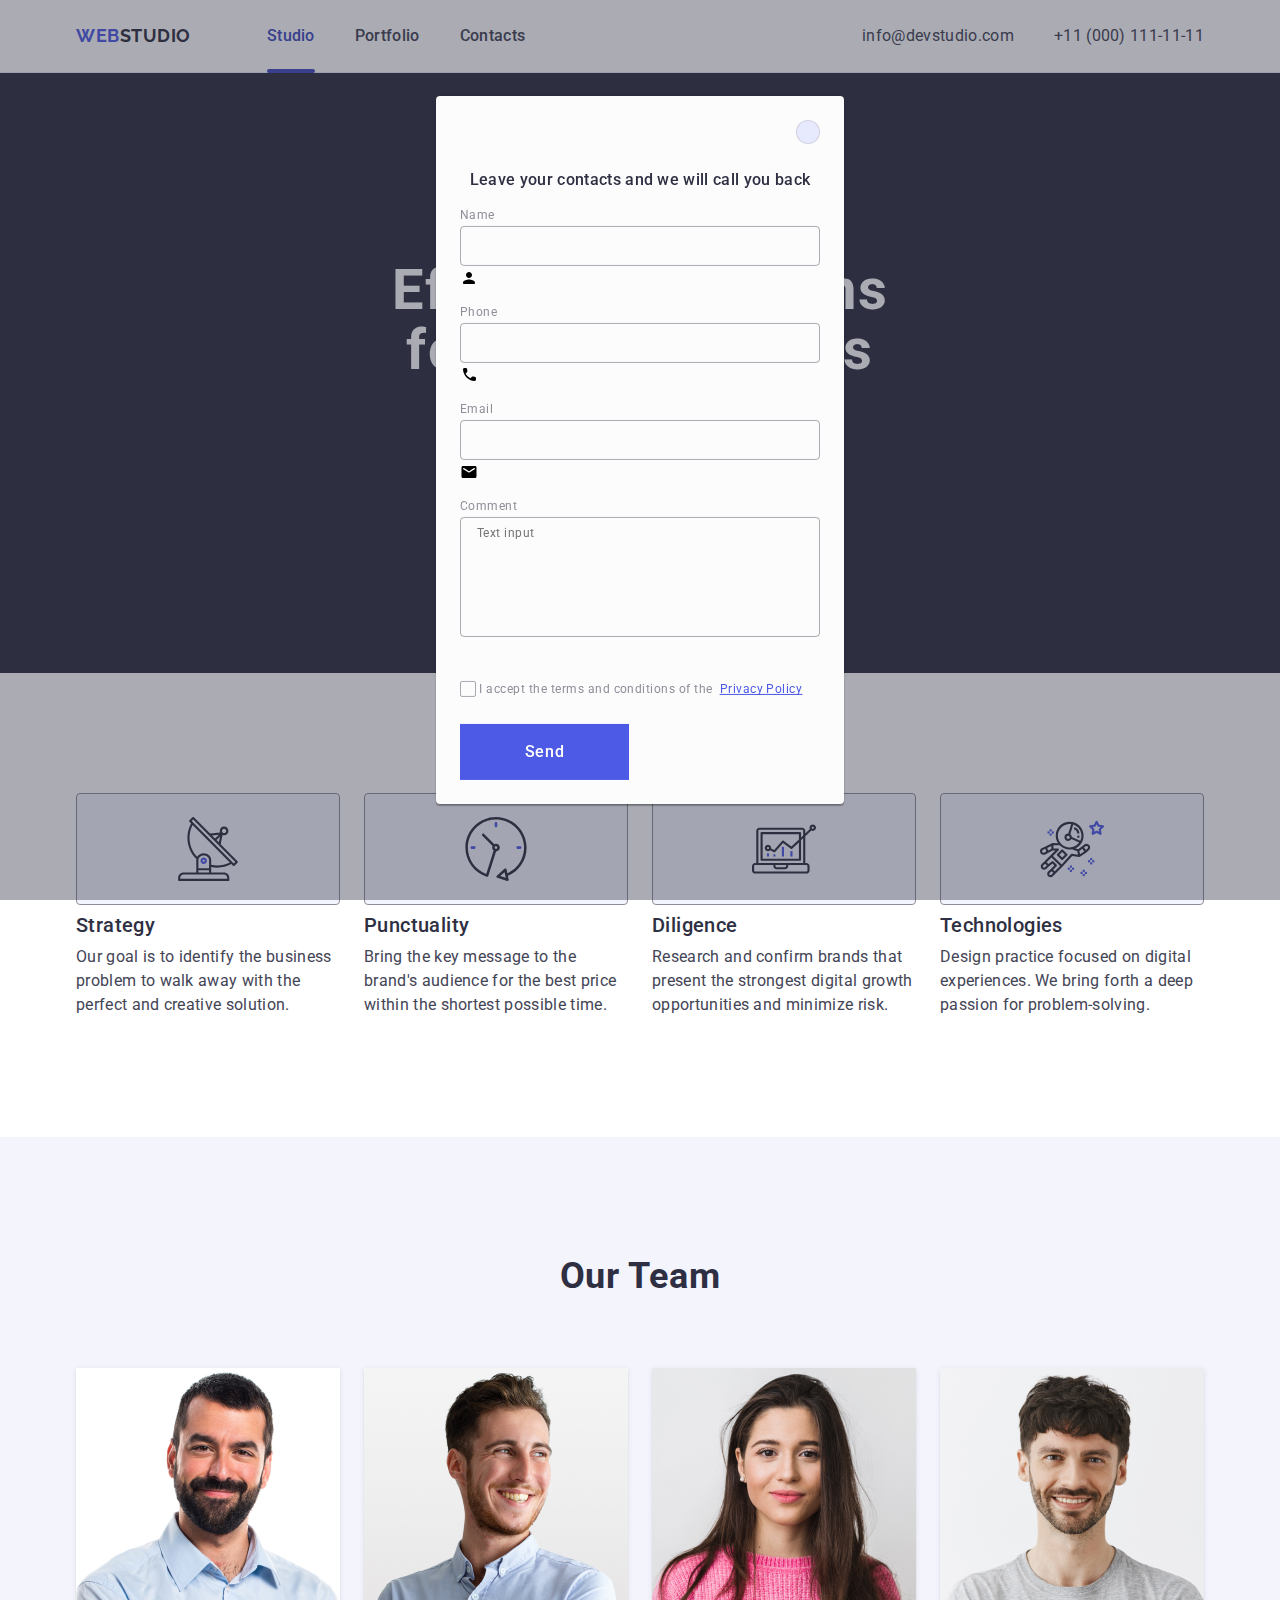
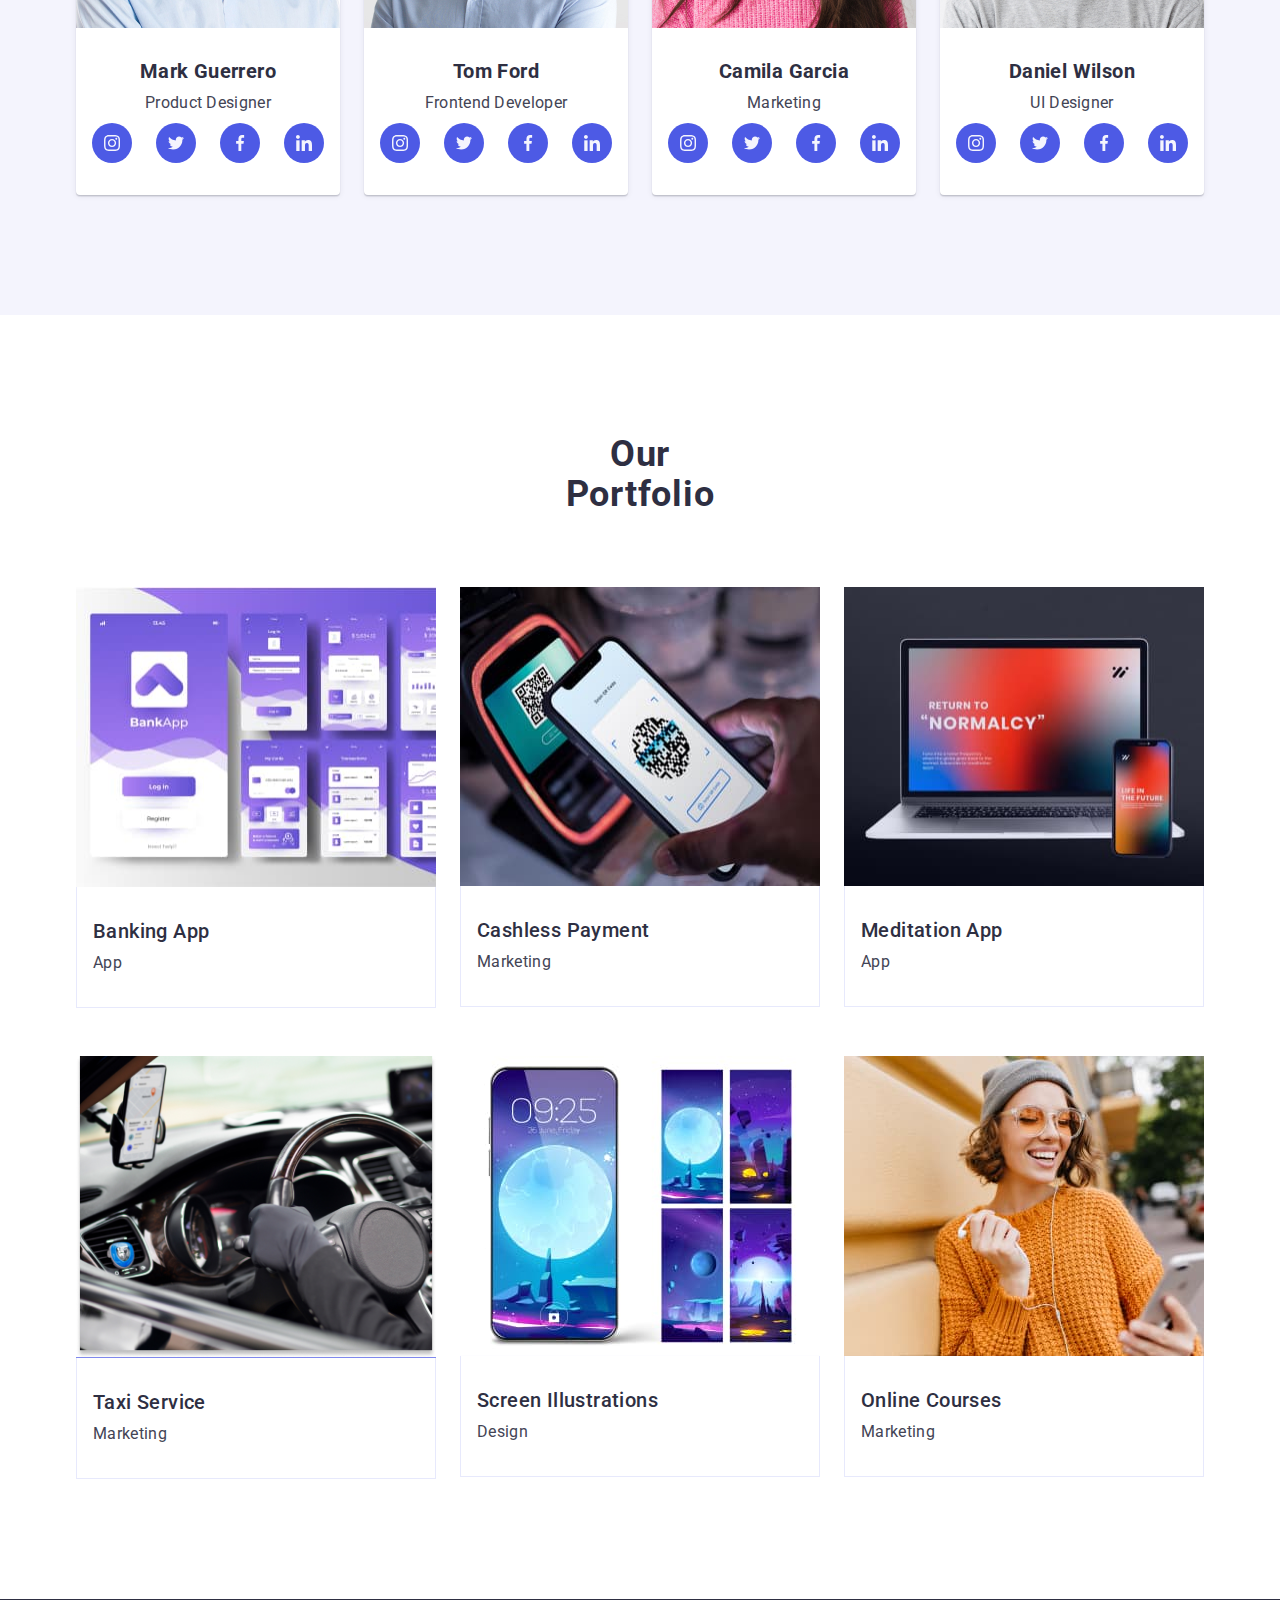
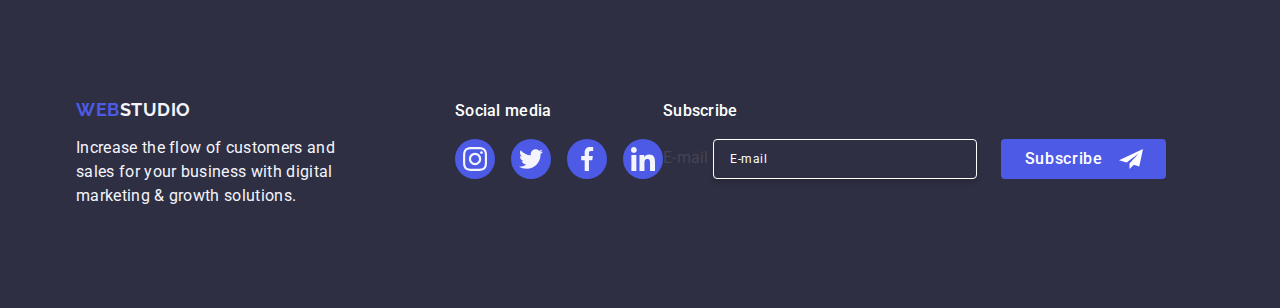
==== index.html @ 16f41594 "corect 7" ====
<!DOCTYPE html>
<html lang="en">
  <head>
    <meta charset="UTF-8" />
    <meta name="viewport" content="width=device-width, initial-scale=1.0" />
    <title>Document</title>
    <link rel="preconnect" href="https://fonts.googleapis.com" />
    <link rel="preconnect" href="https://fonts.gstatic.com" crossorigin />
    <link
      href="https://fonts.googleapis.com/css2?family=Raleway:wght@700&family=Roboto:wght@400;500;700&display=swap"
      rel="stylesheet"
    />
    <link
      href="https://cdnjs.cloudflare.com/ajax/libs/modern-normalize/2.0.0/modern-normalize.min.css"
      rel="stylesheet"
    />
    <link rel="stylesheet" href="./css/styles.css" />
  </head>
  <body>
    <header class="header-information-container">
      <div class="container header-container">
        <nav class="header-navigation">
          <a class="logo header-logo" href="./index.html"
            >Web<span class="logo-title">Studio</span></a
          >
          <ul class="header-menu-list">
            <li><a class="nav-link current" href="./index.html">Studio</a></li>
            <li><a class="nav-link" href="">Portfolio</a></li>
            <li><a class="nav-link" href="">Contacts</a></li>
          </ul>
        </nav>
        <address class="title-address">
          <ul class="header-menu-nav">
            <li>
              <a class="contact-link" href="mailto:info@devstudio.com"
                >info@devstudio.com</a
              >
            </li>
            <li>
              <a class="contact-link" href="tel:+110001111111"
                >+11 (000) 111-11-11</a
              >
            </li>
          </ul>
        </address>
      </div>
    </header>

    <main>
      <section class="main">
        <div class="container">
          <h1 class="header-section">Effective Solutions for Your Business</h1>
          <button type="button" class="section-button">Order Service</button>
        </div>
      </section>

      <section class="custom-head-submit" id="custom-head-submit">
        <div class="container">
          <h2 class="visually-hidden">Section title</h2>
          <ul class="section-container-text">
            <li class="list-section-item">
              <div class="box-section">
                <svg class="icon-antenna" width="64" height="64">
                  <use href="./images/icons.svg#icon-antenna"></use>
                </svg>
              </div>
              <h3 class="section-title-first">Strategy</h3>
              <p class="section-title-first-text">
                Our goal is to identify the business problem to walk away with
                the perfect and creative solution.
              </p>
            </li>
            <li class="list-section-item">
              <div class="box-section">
                <svg class="icon-clock" width="64" height="64">
                  <use href="./images/icons.svg#icon-clock"></use>
                </svg>
              </div>
              <h3 class="section-title-first">Punctuality</h3>
              <p class="section-title-first-text">
                Bring the key message to the brand's audience for the best price
                within the shortest possible time.
              </p>
            </li>
            <li class="list-section-item">
              <div class="box-section">
             <svg class="icon-diagram" width="64" height="64">
              <use href="./images/icons.svg#icon-diagram"></use>
             </svg>
              </div>
              <h3 class="section-title-first">Diligence</h3>
              <p class="section-title-first-text">
                Research and confirm brands that present the strongest digital
                growth opportunities and minimize risk.
              </p>
            </li>
            <li class="list-section-item">
              <div class="box-section">
                <svg class="icon-astronaut" width="64" height="64">
                  <use href="./images/icons.svg#icon-astronaut"></use>
                </svg>
              </div>
              <h3 class="section-title-first">Technologies</h3>
              <p class="section-title-first-text">
                Design practice focused on digital experiences. We bring forth a
                deep passion for problem-solving.
              </p>
            </li>
          </ul>
        </div>
      </section>

      <section class="custom-section">
        <div class="container">
          <h2 class="custom-heading">Our Team</h2>
          <ul class="custom-list">
            <li class="custom-item">
              <img
                src="./images/img.jpg"
                alt="photo Mark"
                width="264"
                height="260"
              />
              <div class="custom-sub-paragh">
                <h3 class="section-custom-header">Mark Guerrero</h3>
                <p class="custom-paragraph">Product Designer</p>
                <ul class="icons-list">
                  <li class="icons-container">
                    <a href="" class="icons-link">
                     <svg class="icons-svg" width="16" height="16">
                      <use href="./images/icons.svg#icon-instagram"></use>
                     </svg>
                    </a>
                  </li>
                  <li class="icons-container">
                    <a href="" class="icons-link">
                     <svg class="icons-svg" width="16" height="16">
                      <use href="./images/icons.svg#icon-twitter"></use>
                     </svg>
                    </a>
                  </li>
                  <li class="icons-container">
                    <a href="" class="icons-link">
                     <svg class="icons-svg" width="16" height="16">
                      <use href="./images/icons.svg#icon-facebook"></use>
                     </svg>
                    </a>
                  </li>
                  <li class="icons-container">
                    <a href="" class="icons-link">
                     <svg class="icons-svg" width="16" height="16">
                      <use href="./images/icons.svg#icon-linkedin"></use>
                     </svg>
                    </a>
                  </li>
                </ul>
              </div>
            </li>
            <li class="custom-item">
              <img
                src="./images/img2.jpg"
                alt="photo Tom"
                width="264"
                height="260"
              />
              <div class="custom-sub-paragh">
                <h3 class="section-custom-header">Tom Ford</h3>
                <p class="custom-paragraph">Frontend Developer</p>
                <ul class="icons-list">
                  <li class="icons-container">
                    <a href="" class="icons-link">
                     <svg class="icons-svg" width="16" height="16">
                      <use href="./images/icons.svg#icon-instagram"></use>
                     </svg>
                    </a>
                  </li>
                  <li class="icons-container">
                    <a href="" class="icons-link">
                     <svg class="icons-svg" width="16" height="16">
                      <use href="./images/icons.svg#icon-twitter"></use>
                     </svg>
                    </a>
                  </li>
                  <li class="icons-container">
                    <a href="" class="icons-link">
                     <svg class="icons-svg" width="16" height="16">
                      <use href="./images/icons.svg#icon-facebook"></use>
                     </svg>
                    </a>
                  </li>
                  <li class="icons-container">
                    <a href="" class="icons-link">
                     <svg class="icons-svg" width="16" height="16">
                      <use href="./images/icons.svg#icon-linkedin"></use>
                     </svg>
                    </a>
                  </li>
                </ul>
              </div>
            </li>
            <li class="custom-item">
              <img
                src="./images/img3.jpg"
                alt="photo Camila"
                width="264"
                height="260"
              />
              <div class="custom-sub-paragh">
                <h3 class="section-custom-header">Camila Garcia</h3>
                <p class="custom-paragraph">Marketing</p>
                <ul class="icons-list">
                  <li class="icons-container">
                    <a href="" class="icons-link">
                     <svg class="icons-svg" width="16" height="16">
                      <use href="./images/icons.svg#icon-instagram"></use>
                     </svg>
                    </a>
                  </li>
                  <li class="icons-container">
                    <a href="" class="icons-link">
                     <svg class="icons-svg" width="16" height="16">
                      <use href="./images/icons.svg#icon-twitter"></use>
                     </svg>
                    </a>
                  </li>
                  <li class="icons-container">
                    <a href="" class="icons-link">
                     <svg class="icons-svg" width="16" height="16">
                      <use href="./images/icons.svg#icon-facebook"></use>
                     </svg>
                    </a>
                  </li>
                  <li class="icons-container">
                    <a href="" class="icons-link">
                     <svg class="icons-svg" width="16" height="16">
                      <use href="./images/icons.svg#icon-linkedin"></use>
                     </svg>
                    </a>
                  </li>
                </ul>
              </div>
            </li>
            <li class="custom-item">
              <img
                src="./images/img4.jpg"
                alt="photo Daniel"
                width="264"
                height="260"
              />
              <div class="custom-sub-paragh">
                <h3 class="section-custom-header">Daniel Wilson</h3>
                <p class="custom-paragraph">UI Designer</p>
                <ul class="icons-list">
                  <li class="icons-container">
                    <a href="" class="icons-link">
                     <svg class="icons-svg" width="16" height="16">
                      <use href="./images/icons.svg#icon-instagram"></use>
                     </svg>
                    </a>
                  </li>
                  <li class="icons-container">
                    <a href="" class="icons-link">
                     <svg class="icons-svg" width="16" height="16">
                      <use href="./images/icons.svg#icon-twitter"></use>
                     </svg>
                    </a>
                  </li>
                  <li class="icons-container">
                    <a href="" class="icons-link">
                     <svg class="icons-svg" width="16" height="16">
                      <use href="./images/icons.svg#icon-facebook"></use>
                     </svg>
                    </a>
                  </li>
                  <li class="icons-container">
                    <a href="" class="icons-link">
                     <svg class="icons-svg" width="16" height="16">
                      <use href="./images/icons.svg#icon-linkedin"></use>
                     </svg>
                    </a>
                  </li>
                </ul>
              </div>
            </li>
          </ul>
        </div>
      </section>

      <section class="container-section-portfolio">
        <div class="container">
          <h2 class="section-portfolio">Our Portfolio</h2>
          <ul class="section-portfolio-menu">
            <li class="section-portfolio-item">
              <div class="image-wrapper">
              <img
                src="./images/bank-app.jpg"
                alt="screenshot aplication"
                width="360"
                height="300"
              />
              <p class="text-wrapper">14 Stylish and User-Friendly App Design Concepts · Task Manager App · Calorie Tracker App · Exotic Fruit Ecommerce App · Cloud Storage App</p>
              </div>
              <div class="custom-text-portfolio">
                <h3 class="custom-subhead">Banking App</h3>
                <p class="custom-paragrph">App</p>
              </div>
            </li>
            <li class="section-portfolio-item">
              <div class="image-wrapper">
              <img
                src="./images/img-payment.jpg"
                alt="payment transaction"
                width="360"
                height="300"
              />
              <p class="text-wrapper">14 Stylish and User-Friendly App Design Concepts · Task Manager App · Calorie Tracker App · Exotic Fruit Ecommerce App · Cloud Storage App</p>
            </div>
              <div class="custom-text-portfolio">
                <h3 class="custom-subhead">Cashless Payment</h3>
                <p class="custom-paragrph">Marketing</p>
              </div>
            </li>
            <li class="section-portfolio-item">
              <div class="image-wrapper">
              <img
                src="./images/photo-medition.jpg"
                alt="phone and mac"
                width="360"
                height="300"
              />
              <p class="text-wrapper">14 Stylish and User-Friendly App Design Concepts · Task Manager App · Calorie Tracker App · Exotic Fruit Ecommerce App · Cloud Storage App</p>
            </div>
              <div class="custom-text-portfolio">
                <h3 class="custom-subhead">Meditation App</h3>
                <p class="custom-paragrph">App</p>
              </div>
            </li>
            <li class="section-portfolio-item">
              <div class="image-wrapper">
              <img
                src="./images/taxi.jpg"
                alt="black car"
                width="360"
                height="300"
              />
              <p class="text-wrapper">14 Stylish and User-Friendly App Design Concepts · Task Manager App · Calorie Tracker App · Exotic Fruit Ecommerce App · Cloud Storage App</p>
              </div>
              <div class="custom-text-portfolio">
                <h3 class="custom-subhead">Taxi Service</h3>
                <p class="custom-paragrph">Marketing</p>
              </div>
            </li>
            <li class="section-portfolio-item">
              <div class="image-wrapper">
              <img
                src="./images/illustration-phone.jpg"
                alt="phone wallpaper"
                width="360"
                height="300"
              />
              <p class="text-wrapper">14 Stylish and User-Friendly App Design Concepts · Task Manager App · Calorie Tracker App · Exotic Fruit Ecommerce App · Cloud Storage App</p>
              </div>
              <div class="custom-text-portfolio">
                <h3 class="custom-subhead">Screen Illustrations</h3>
                <p class="custom-paragrph">Design</p>
              </div>
            </li>
            <li class="section-portfolio-item">
              <div class="image-wrapper">
              <img
                src="./images/girl.jpg"
                alt="happy women"
                width="360"
                height="300"
              />
              <p class="text-wrapper">14 Stylish and User-Friendly App Design Concepts · Task Manager App · Calorie Tracker App · Exotic Fruit Ecommerce App · Cloud Storage App</p>
              </div>
              <div class="custom-text-portfolio">
                <h3 class="custom-subhead">Online Courses</h3>
                <p class="custom-paragrph">Marketing</p>
              </div>
            </li>
          </ul>
        </div>
      </section>
    </main>

    <footer class="footer">
      <div class="container mediateka">
        <div class="section-footer">
        <a class="logo footer-logo" href="./index.html">
          Web<span class="logo-color">Studio</span>
        </a>
        <p class="footer-paragraph">
          Increase the flow of customers and<br />
          sales for your business with digital <br />marketing & growth
          solutions.
        </p>
      </div>

      <div class="media-box">
        <p class="social-link-footer">Social media</p>
        <ul class="social-icons-footer">
        <li class="icons-container">
          <a href="" class="icons-footer">
            <svg class="icon" width="24" height="24">
              <use href="./images/icons.svg#icon-instagram"></use>
            </svg>
          </a>
        </li>

        <li class="icons-container">
          <a href="" class="icons-footer">
            <svg class="icon" width="24" height="24">
              <use href="./images/icons.svg#icon-twitter"></use>
            </svg>
          </a>
        </li>

        <li class="icons-container">
          <a href="" class="icons-footer">
            <svg class="icon" width="24" height="24">
              <use href="./images/icons.svg#icon-facebook"></use>
            </svg>
          </a>
        </li>

        <li class="icons-container">
          <a href="" class="icons-footer">
            <svg class="icon" width="24" height="24">
              <use href="./images/icons.svg#icon-linkedin"></use>
            </svg>
          </a>
        </li>
      </ul>
      </div>

      <div class="footer-form">
        <p class="footer-text">Subscribe</p>
        <form class="footer-label">
          <label for="e-mail-button" class="footer-email">
            E-mail
          <input type="email"
           name="username"
           id="e-mail-button" 
           placeholder="E-mail"
           class="email-link-footer"/>
        </label>
          <button type="submit" class="button-subscribe">Subscribe
          <svg class="submit-frame" width="24" height="24">
            <use href="./images/icons.svg#icon-frame"></use>
          </svg>
        </button>
        </form>
      </div>
    </div>
    </footer>


    <!-- MODAL -->

    <div class="backdrop is-open">
      <div class="modal">
        <button type="button" class="modal-close">
          <svg class="wrapper" width="8" height="8">
            <use href="./images/icons.svg#icon-vector"></use>
          </svg>
        </button>
        <p class="modal-paragraph">Leave your contacts and we will call you back</p>
      
        <form class="modal-form">
        <div class="box-modal-form">
        <label for="user-name" class="modal-label" id="name">
          <span>Name</span></label>
          <div class="input-wrapper">
        <input type="text" name="user-name" class="modal-input" id="user-name"/>
        <svg class="modal-icons" width="18" height="24">
        <use href="./images/icons.svg#icon-person-black"></use>
      </svg>
         </div>
    </div>
   

    <div class="box-modal-form">
        <label for="user-phone" class="modal-label">
          <span>Phone</span>
        </label>
          <div class="input-wrapper">
        <input type="tel" name="user-phone" 
               class="modal-input" id="call"/>
        <svg class="modal-icons"  width="18" height="24">
          <use href="./images/icons.svg#icon-phone-black"></use>
        </svg>
          </div>
    </div>

    <div class="box-modal-form">
        <label for="user-email" class="modal-label">
          <span>Email</span>
        </label>
          <div class="input-wrapper">
        <input type="email" name="user-email" 
               class="modal-input" id="user-email"/>
        <svg class="modal-icons" width="18" height="24">
          <use href="./images/icons.svg#icon-email-black"></use>
        </svg>
          </div>
    </div>

      <div class="box-comment">
        <label  for="user-comment" class="modal-label">Comment</label>
        <textarea name="user-comment" id="user-comment"
         placeholder="Text input" 
         class="modal-text"></textarea>
      </div>

      <div class="container-checkbox">
        <input type="checkbox" name="user-privacy" 
               class="modal-input visually-hidden"
                id="user-privacy" value="true" />
        <label for="user-privacy"  class="checkbox-input">
          <span class="checkbox-text">
            <svg class="wrapper-check" width="10" height="8">
              <use href="./images/icons.svg#icon-checkbox"></use>
            </svg>
          </span>
          I accept the terms and conditions of the &nbsp;<a class="check-link">Privacy Policy</a>
        </label>
      </div>
      
        <button type="submit" class="button-send">Send</button>
  </form> 
      </div>
    </div>
  </body>
</html>
---- css/styles.css ----
body {
        font-family: "Roboto", sans-serif;
        color: #434455;
        background-color: #fff;
}

h1,
h2,
h3,
h4,
h5,
p {
        margin-bottom: 0;
        margin-top: 0;
}

a {
        text-decoration: none;
        color: currentColor;
}

ul,
ol {
        list-style: none;
        padding: 0;
        margin: 0;
}

button {
        cursor: pointer;
        font-family: inherit;
}

address {
        font-style: normal;
}

img {
        display: block;
        height: auto;
        width: 100%;
}

/* базові стилі */
body {
        font-family: Roboto;
        font-size: 16px;
        line-height: 1.5;
        letter-spacing: 0.02em;
}

.container {
        max-width: 1158px;
        margin: 0 auto;
        padding-left: 15px;
        padding-right: 15px;
}

.logo {
        font-family: "Raleway", sans-serif;
        color: #4d5ae5;
        font-size: 18px;
        font-style: normal;
        font-weight: 700;
        line-height: 1.17;
        letter-spacing: 0.03em;
        text-transform: uppercase;
        display: block;
}

.header-information-container {
        border-bottom: 1px solid #e7e9fc;
        box-shadow: 0px 2px 1px rgba(46, 47, 66, 0.08), 0px 1px 1px rgba(46, 47, 66, 0.16), 0px 1px 6px rgba(46, 47, 66, 0.08);
}

.header-container {
        display: flex;
        justify-content: space-between;
        align-items: center;
}

.header-navigation {
        display: flex;
        align-items: center;
}

.header-menu-list{
        display: flex;
        gap: 40px;
}

.nav-link{
        display: block;
        padding-top: 24px;
        padding-bottom: 24px;
        font-weight: 500;
        transition: color 250ms cubic-bezier(0.4, 0, 0.2, 1);
}
.current{
        position: relative;
        color: #404BBF;
}

.current::after{
    content: "";
    background-color:#404BBF ;
    position: absolute;
    left: 0;
    bottom: -1px;
    border-radius: 2px;
    height: 4px;
    width: 100%;
}

.nav-link:hover,
.nav-link:focus {
        color: #404bbf;
}

.header-logo {
        align-items: center;
        margin-right: 76px;
}

.header-menu-nav {
        display: flex;
        align-items: center;
        gap: 40px;
}

.title-address {
        display: block;
        font-style: normal;
        margin-left: auto;
}

.contact-link {
        padding-top: 24px;
        padding-bottom: 24px;
        transition: color cubic-bezier(0.4, 0, 0.2, 1);
        transition: color 250ms cubic-bezier(0.4, 0, 0.2, 1);
}

.contact-link:hover,
.contact-link:focus {
        color: #404bbf;
}

.logo-title {
        color: #2e2f42;
}

/* Section 1 */
.main {
        background: #2e2f42;
        padding-top: 188px;
        padding-bottom: 188px;
        box-sizing: content-box;
        background-repeat: no-repeat;
        background-position: center;
        background-size: cover;
        background-image: linear-gradient(rgba(46, 47, 66, 0.7), rgba(46, 47, 66, 0.7)),
         url(../images/people-office.jpg); 
        max-width: 1440px;
        margin: auto;
}

.header-section {
        max-width: 496px;
        margin: 0 auto;
        text-align: center;
        margin-bottom: 48px;
        font-weight: 700;
        font-size: 56px;
        line-height: 1.07;
        letter-spacing: 0.02em;
        text-align: center;
        color: #fff;
}

.section-button {
        margin: 0 auto;
        font-weight: 500;
        letter-spacing: 0.04em;
        color: #ffffff;
        line-height: 1.5;
        display: block;
        border: none;
        background-color: #4d5ae5;
        border-radius: 4px;
        cursor: pointer;
        padding: 16px 32px;
        min-width: 169px;
        transition: background-color 250ms cubic-bezier(0.4, 0, 0.2, 1);
}

.section-button:focus,
.section-button:hover {
        background-color: #404bbf;
}

/* section main */

.section-photo-team {
        background: #d9d9d9;
        line-height: 1.11;
        text-transform: capitalize;
}

.custom-head-submit {
        padding-top: 120px;
        padding-bottom: 120px;
}

.visually-hidden {
        position: absolute;
        width: 1px;
        height: 1px;
        margin: -1px;
        border: 0;
        padding: 0;
        white-space: nowrap;
        clip-path: inset(100%);
        clip: rect(0 0 0 0);
        overflow: hidden;
}

.section-container-text {
        display: flex;
        gap: 24px;
}

.section-title-first {
        margin-bottom: 8px;
        font-weight: 500;
        font-size: 20px;
        line-height: 1.2;
        letter-spacing: 0.02em;
        color: #2e2f42;
}

.list-section-item {
        width: calc((100% - 72px) / 4);
}
.box-section{
        display: flex;
        align-items: center;
        justify-content: center;
        width: 264px;
        height: 112px;
        background-color: #F4F4FD;
        background-repeat: no-repeat;
        background-position: center;
        border-radius: 4px;
        margin-bottom: 8px;
        border: 1px solid #8e8f99;    
}
.custom-section {
        background-color: #f4f4fd;
        padding-top: 120px;
        padding-bottom: 120px;
}

.section-custom-header{
        font-size: 20px;
        line-height: 1.11;
        text-align: center;
        letter-spacing: 0.02em;
        text-transform: capitalize;
        color: #2e2f42;
        margin: 0 auto;
        border-radius: 0px 0px 4px 4px;
        margin-bottom: 8px;
}

.custom-list {
        display: flex;
        gap: 24px;
        border-radius: 0px 0px 4px 4px;
}

.custom-item {
        width: calc((100% - 72px) / 4);
        background-color: #ffffff;
        border-radius: 0px 0px 4px 4px;
        box-shadow: 0 2px 1px 0 rgba(46, 47, 66, 0.08), 0 1px 1px 0 rgba(46, 47, 66, 0.16), 0 1px 6px 0 rgba(46, 47, 66, 0.08);
        background: #fff;
}

.custom-sub-paragh {
        padding-top: 32px;
        padding-bottom: 32px;
}

.custom-subheading {
        font-weight: 500;
        font-size: 20px;
        line-height: 1.2;
        letter-spacing: 0.02em;
        color: #2e2f42;
        text-align: center;
        margin-bottom: 8px;
}

.custom-paragraph {
        text-align: center;
}
.icons-list{
  display: flex;
  justify-content: center;
  gap: 24px;
  margin-top: 8px;
}
.icons-container{

}

.icons-link{
        display: flex;
        justify-content: center;
        align-items: center;
        width: 40px;
        height: 40px;
        border-radius: 50%;
        background-color: #4D5AE5;
        transition: background-color 250ms cubic-bezier(0.4, 0, 0.2, 1);
}
.icons-link:focus,
.icons-link:hover{
        background-color: #404BBF;
}
.icons-svg{
    fill: #F4F4FD;
}
.section-custom-portfolio {
        font-weight: 700;
        font-size: 36px;
        line-height: 1.11;
        letter-spacing: 0.02em;
        text-align: center;
        color: #2e2f42;
}

.container-section-portfolio {
        padding-top: 120px;
        padding-bottom: 120px;
}

.section-portfolio {
        font-weight: 700;
        font-size: 36px;
        line-height: 1.11;
        letter-spacing: 0.02em;
        text-align: center;
        color: #2e2f42;
        text-transform: capitalize;
        max-width: 218px;
        margin: 0 auto;
        display: flex;
        margin-bottom: 72px;
}

.section-portfolio-menu {
        display: flex;
        flex-wrap: wrap;
        column-gap: 24px;
        row-gap: 48px;
}

.section-portfolio-item {
        width: calc((100% - 48px) / 3);
        transition: box-shadow 250ms cubic-bezier(0.4, 0, 0.2, 1);
}
.section-portfolio-item:hover{
      box-shadow: 0px 1px 6px rgba(46, 47, 66, 0.08), 0px 1px 1px rgba(46, 47, 66, 0.16), 0px 2px 1px rgba(46, 47, 66, 0.08);
      /*  transform: translateY(0%);*/
}
.image-wrapper{
   position:relative;
   overflow: hidden;
}

.text-wrapper{
   position: absolute;
   top: 0;
   left: 0;
   background-color: #4D5AE5;
   width: 100%;
   height: 100%;
   padding: 40px 32px;
   transform: translateY(100%);
   transition: transform 250ms cubic-bezier(0.4, 0, 0.2, 1);
   font-weight: 400;
   font-size: 16px;
   line-height: 1.5;
   letter-spacing: 0.02em;
   color: #f4f4fd;
}

.image-wrapper:hover .text-wrapper{
        transform: translateY(0%);
}
.custom-heading {
        font-weight: 700;
        font-size: 36px;
        line-height: 1.1;
        letter-spacing: 0.02em;
        text-align: center;
        color: #2e2f42;
        margin-bottom: 72px;
}

.custom-subhead {
        font-weight: 500;
        font-size: 20px;
        line-height: 1.2;
        letter-spacing: 0.02em;
        color: #2e2f42;
        text-transform: capitalize;
        margin-bottom: 8px;
}

.custom-paragrph {
        font-size: 16px;
        line-height: 1.5;
        letter-spacing: 0.02em;
        color: #434455;
}

.custom-text-portfolio {
        border-bottom: 1px solid #e7e9fc;
        border-left: 1px solid #e7e9fc;
        border-right: 1px solid #e7e9fc;
        padding: 32px 16px;    
        background: #fff;
}
.custom-text-portfolio:hover{
        box-shadow: 0 2px 1px 0 rgba(46, 47, 66, 0.08), 0 1px 1px 0 rgba(46, 47, 66, 0.16), 0 1px 6px 0 rgba(46, 47, 66, 0.08);
}
.custom-text-portfolio:focus{
        box-shadow: 0 2px 1px 0 rgba(46, 47, 66, 0.08), 0 1px 1px 0 rgba(46, 47, 66, 0.16), 0 1px 6px 0 rgba(46, 47, 66, 0.08);
}
/* FOOTER */

.footer {
        background-color: #2e2f42;
        padding: 100px 0;
}

.footer-logo {
        display: inline-block;
        margin-bottom: 16px;
        margin-right: 120px;

}
.section-footer{
        margin-right: 120px;
}
.mediateka{
        display: flex;
        align-items: baseline;      
}
.logo-color {
        color: #f4f4fd;
        display: inline-block; 
}

.footer-paragraph {
        font-family: "Roboto", sans-serif;
        font-weight: 400;
        font-size: 16px;
        line-height: 1.5;
        letter-spacing: 0.02em;
        color: #f4f4fd;
        max-width: 264px;

}

.media-box{
        width: 208px;
        height: 80px;
        /* margin-top: 110px;
        margin-bottom: 112px;
        margin-left: 120px;
        margin-right: 120px; */
}

.social-link-footer{
        font-family: "Roboto", sans-serif;
        font-weight: 500;
        font-size: 16px;
        line-height:1.5;
        letter-spacing: 0.02em;
        color:#fff;
        margin-bottom: 16px; 
}

.social-icons-footer{
        display: flex;
        align-items: center;
        justify-content: center;
        flex-direction: row;
        height: 40px;
        gap: 16px;
}

.icons-container{
        transition: background-color 250ms cubic-bezier(0.4, 0, 0.2, 1);
        width: 40px;
        height: 40px;
}

.icons-footer{
        width: 100%;
        height: 100%;
        background-color:#4d5ae5;
        border-radius: 50%;
        display: flex;
        align-items: center;
        justify-content: center;
        fill: white;
        transition: background-color 250ms cubic-bezier(0.4, 0, 0.2, 1);

}
.icon{
        fill: var(--icon-color, #f4f4fd);
}
.icons-footer:hover{
        background-color: #31d0aa;
}

.icons-footer:focus{
        background-color: #31d0aa;
}
/* загальний стиль button */
.footer-text{
        margin-bottom: 16px;
        font-weight: 500;
        color: #ffffff;
}

.footer-label{
        display: flex;
        gap: 24px;
}

.email-link-footer{
       width: 264px;
       height: 40px;
       border: 1px solid #ffffff;
       background-color: transparent;
       font-size: 12px;
       line-height: 2;
       letter-spacing: 0.04em;
       padding-left: 16px;
       box-shadow: 0px 4px 4px rgba(0, 0, 0, 0.15);
       border-radius: 4px;
       color: #ffffff;
}
.email-link-footer::placeholder{
        color: #ffffff;
}
button {
	font-family: inherit;
	color: currentColor;
}

input {
	font-family: inherit;
}
.button-subscribe{
        font-family: "Roboto",sans-serif;
        min-width: 165px;
        height: 40px;
        background-color: #4D5AE5 ;
        margin-right: 16px;
        display: flex;
        justify-content: center;
        align-items: center;
        font-weight: 500;
        line-height: 1.5;
        letter-spacing: 0.04em;
        color: #ffffff;
        border: none;
        border-radius: 4px;
}
.submit-frame{
        margin-left: 16px;
}


.backdrop{
        position: fixed;
        top:0;
        width: 100%;
        height: 100%;
        background: rgba(46, 47, 66, 0.4);
        opacity: 0;
        visibility: hidden;
        pointer-events: none;
        transition: opacity 250ms cubic-bezier(0.4, 0, 0.2, 1),
        visibility 250ms cubic-bezier(0.4, 0, 0.2, 1); 
}

.is-open {
        opacity: 1;
        visibility: visible;
        pointer-events: auto;
      } 

/* MODAL */

.modal{
        position: absolute;
        width: 408px;
        min-height: 584px;
        background-color: #FCFCFC;
        border-radius: 4px;
        top: 50%;
        left: 50%;
        transform: translate(-50%,-50%);
        padding-top: 72px; 
        padding-right: 24px;
        padding-bottom: 24px;
        padding-left: 24px;
        box-shadow:  0px 1px 1px rgba(0, 0, 0, 0.14), 
                     0px 1px 3px rgba(0, 0, 0, 0.12), 
                      0px 2px 1px rgba(0, 0, 0, 0.2);
         transition: transform 250ms cubic-bezier(0.4, 0, 0.2, 1);
}

.modal-close{
        /* border-radius: 4px; */
        position: absolute;
        right: 24px;
        top: 24px;
        width: 24px;
        height: 24px;
        border-radius: 50%;
        display: flex;
        align-items: center;
        justify-content: center;
        background-color: #e7e9fc;
        border: 1px solid rgba(0, 0, 0, 0.1);
        padding: 0;
        transition: background-color 250ms cubic-bezier(0.4, 0, 0.2, 1),
                    border 250ms cubic-bezier(0.4, 0, 0.2, 1);
}
.wrapper{
        width: 8px;
        height: 8px;
        fill: #E7E9FC;
        transition: fill 250ms cubic-bezier(0.4, 0, 0.2, 1);
} 

.modal-close:hover, 
.modal-close:focus{
        background-color: #404BBF;
        border: none;
}
.modal-close:hover .wrapper, 
.modal-close:focus .wrapper{
        fill: #ffffff;
       
}


.modal-paragraph{
        font-family: "Roboto", sans-serif;
        font-weight: 500;
        font-size: 16px;
        line-height: 1.5;
        letter-spacing: 0.02em;
        text-align: center;
        color: #2e2f42;  
        margin-bottom: 16px; 
}

.modal-input{
        width: 100%;
        height: 40px;
        border-radius: 4px;
        background-color: transparent;
        outline: transparent;
        padding-left: 16px;
        transition: border-color 250ms cubic-bezier(0.4, 0, 0.2, 1);
        border: 1px solid rgba(46, 47, 66, 0.4); 
        padding-left: 38px;
}
.modal-input:checked{
        background-color: var(--background-color-checked, #404bbf);
        border: none; 
}

.modal-input+span{
        fill: var(--icon-color-checked, #F4F4FD);
}
.modal-inputs{
        width: 100%;
        height: 58px;
        border-radius: 4px;
        background-color: transparent;
        outline: transparent;
        padding-left: 16px;
        transition: border-color 250ms cubic-bezier(0.4, 0, 0.2, 1);

}

.modal-input:focus{
        border-color: #4D5AE5;
        fill: #ffffff;
}
.modal-input:hover{
        fill: #ffffff;
}
.modal-input:focus + .modal-icons{
        fill: #4D5AE5;
        transition: border-color 250ms cubic-bezier(0.4, 0, 0.2, 1);
}
/* .modal-form{ */
.box-modal-form{
        margin-bottom: 8px;
}     

.modal-label{
        font-size: 12px;
        line-height: 1.16667;
        letter-spacing: 0.04em;
        color: #8e8f99;
        line-height: 1.17;
        display: block;
        margin-bottom: 4px; 
}

.modal-label span{
        display: block;
        margin-bottom: 4px;  
}

/* .modal-icons{
        position: absolute; 
        left: 16px;
        top: 11px;
        top: 50%;
        transform: translateY(-50%);
        transition: fill 250ms cubic-bezier(0.4, 0, 0.2, 1); 

} */

.modal-icons{
        color: currentColor; 
        transition: fill 250ms cubic-bezier(0.4, 0, 0.2, 1);

}
.input-wrapper{
         position: relative; 
}
.modal-text{
        width: 100%;
        height: 120px;
        font-size: 12px;
        line-height: 1.17;
        letter-spacing: 0.04em;
        color: rgba(46, 47, 66, 0.4);
        border: 1px solid rgba(46, 47, 66, 0.4);
        border-radius: 4px;
        background-color: transparent;
        outline: transparent;
        margin-bottom: 16px;
        padding:  8px 16px;
        transition: border-color 250ms cubic-bezier(0.4, 0, 0.2, 1);
        resize: none;
}
.modal-text:focus{
        border-color: #4D5AE5; 
}
.container-checkbox{
        margin-bottom: 24px;
}
.box-comment{
        margin-bottom: 16px;
}

.checkbox-input{
        width: 16px;
        height: 16px;
        font-size: 12px;
        line-height: 1.17;
        letter-spacing: 0.04em;
        color: #8e8f99;

}
.visually-hidden:checked + .checkbox-input .checkbox-text {
        --background-color-checked: #404bbf;
        --icon-color-checked: #F4F4FD;
        color: var(--text-color, #8e8f99);
        border: none;
        fill: var(--icon-color-checked);
    }
    
/* .checkbox-input:checked+.checkbox-text{
        --background-color-checked: #404bbf;
        color: var(--text-color, #8e8f99);
        border: none;
        fill: var(--icon-color-checked);
} */

.checkbox-input:checked+.checkbox-text{
        fill: var(--icon-color-checked);
}

.checkbox-input:root {
        --background-color-checked: #404bbf;
        --icon-color-checked: #F4F4FD; 
      }

.checkbox-user{
        font-size: 12px;
        line-height: 1.17;
        letter-spacing: 0.04;
        color: var(--custom-color);
}

.checkbox-user:root {
        --custom-color: #8e8f99;
      }

.check-link{
        color: #4d5ae5;
        text-decoration: underline;
        text-decoration-skip-ink: none;
}

.checkbox-text{
        font-size: 12px;
        letter-spacing: 0.04em;
        color: #8e8f99;   
        width: 16px;
        height: 16px;
        border-radius: 2px;
        border: 1px solid rgba(46, 47, 66, 0.4);
        transition: background-color 250ms cubic-bezier(0.4, 0, 0.2, 1), border 250ms cubic-bezier(0.4, 0, 0.2, 1), 
                    fill 250ms cubic-bezier(0.4, 0, 0.2, 1);
        display: inline-flex;
        align-items: center;
        justify-content: center;
        fill: transparent;
        
                
}
.button-send{
        min-width: 169px;
        height: 56px;
        font-family: "Roboto", sans-serif;
        font-weight:500;
        line-height: 1.5;
        letter-spacing: 0.04em;
        background-color: #4D5AE5;
        color: #FFFFFF;
        display: block;
        border: none;
        transition: background-color 250ms cubic-bezier(0.4, 0, 0.2, 1); 
}
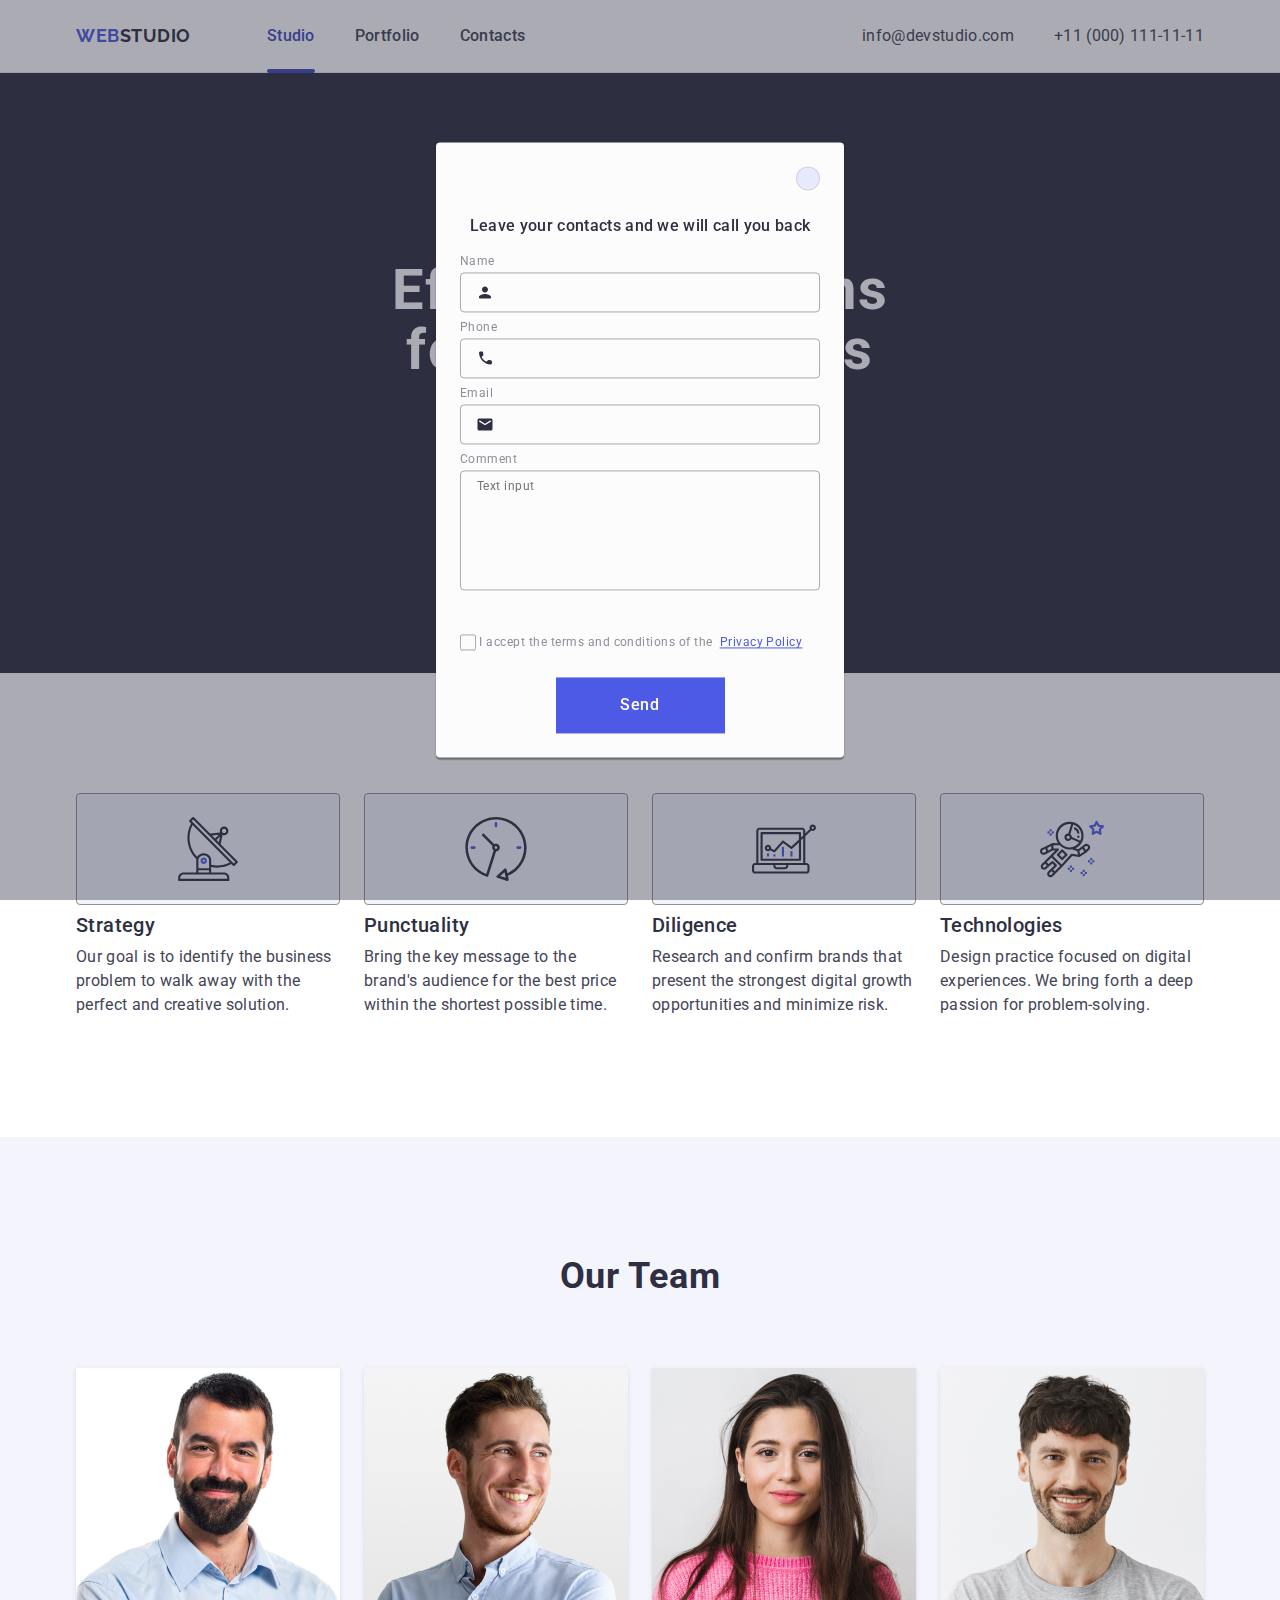
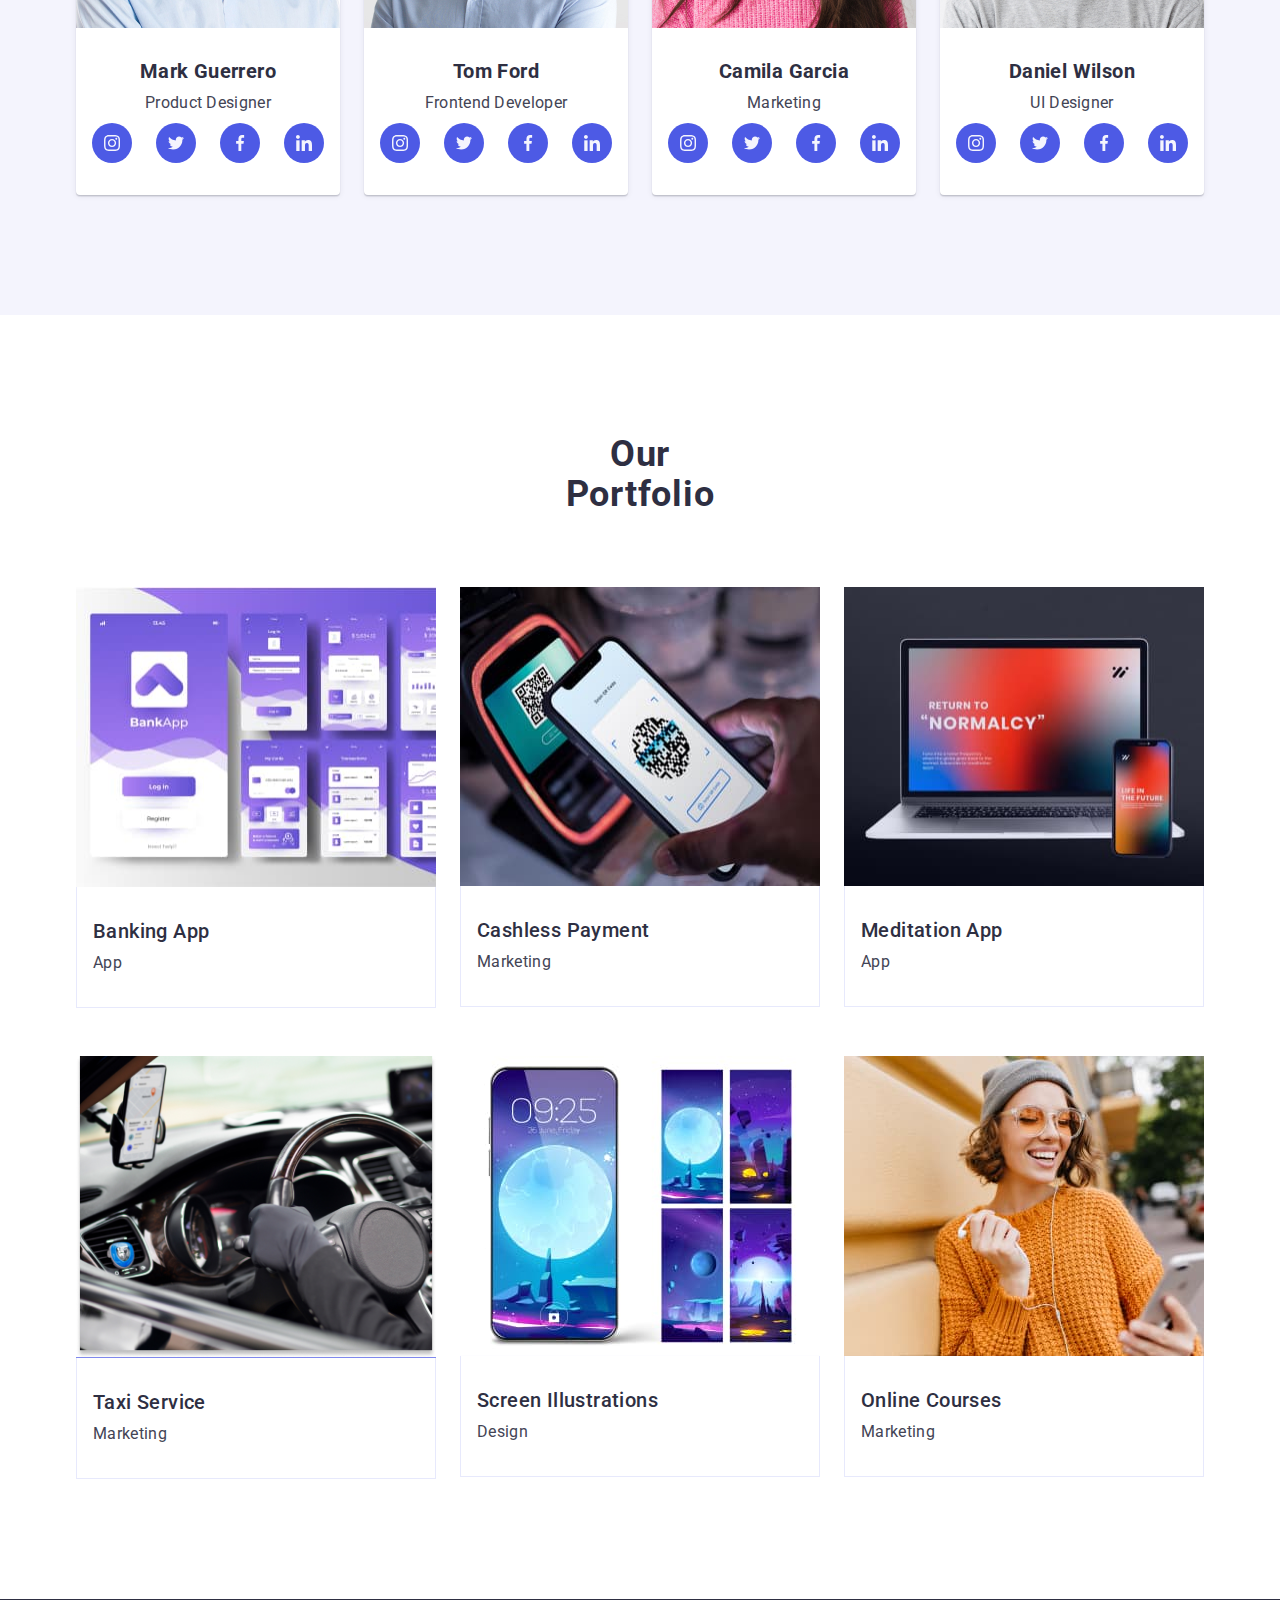
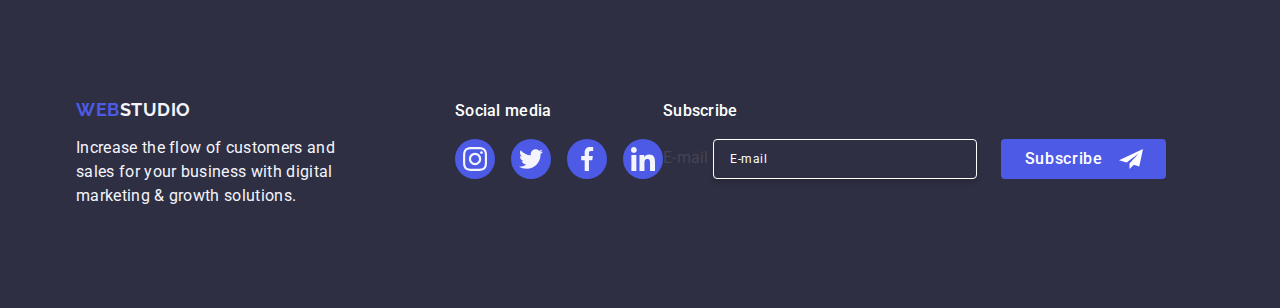
==== commit 616a67e6: "commit" ====
--- a/index.html
+++ b/index.html
@@ -471,7 +471,7 @@
         <form class="modal-form">
         <div class="box-modal-form">
         <label for="user-name" class="modal-label" id="name">
-          <span>Name</span></label>
+          Name</label>
           <div class="input-wrapper">
         <input type="text" name="user-name" class="modal-input" id="user-name"/>
         <svg class="modal-icons" width="18" height="24">
@@ -482,7 +482,7 @@
    
 
     <div class="box-modal-form">
-        <label for="user-phone" class="modal-label">
+        <label for="call" class="modal-label">
           <span>Phone</span>
         </label>
           <div class="input-wrapper">
--- a/css/styles.css
+++ b/css/styles.css
@@ -732,29 +732,24 @@
         margin-bottom: 4px; 
 }
 
-.modal-label span{
+/* .modal-label{
         display: block;
         margin-bottom: 4px;  
-}
-
-/* .modal-icons{
-        position: absolute; 
+} */
+
+.modal-icons{
+        fill: #2e2f42;
+        position: absolute;
         left: 16px;
-        top: 11px;
         top: 50%;
         transform: translateY(-50%);
-        transition: fill 250ms cubic-bezier(0.4, 0, 0.2, 1); 
-
-} */
-
-.modal-icons{
-        color: currentColor; 
         transition: fill 250ms cubic-bezier(0.4, 0, 0.2, 1);
-
-}
+ }
+
 .input-wrapper{
          position: relative; 
 }
+
 .modal-text{
         width: 100%;
         height: 120px;
@@ -788,26 +783,26 @@
         line-height: 1.17;
         letter-spacing: 0.04em;
         color: #8e8f99;
-
-}
-.visually-hidden:checked + .checkbox-input .checkbox-text {
-        --background-color-checked: #404bbf;
-        --icon-color-checked: #F4F4FD;
-        color: var(--text-color, #8e8f99);
+}
+.modal-input:checked+ .checkbox-input >.checkbox-text{
+        background-color: #404BBF;
         border: none;
-        fill: var(--icon-color-checked);
-    }
-    
+        fill: #F4F4FD;
+}
 /* .checkbox-input:checked+.checkbox-text{
-        --background-color-checked: #404bbf;
+        background-color: var(--background-color-checked);
         color: var(--text-color, #8e8f99);
         border: none;
         fill: var(--icon-color-checked);
 } */
-
-.checkbox-input:checked+.checkbox-text{
+/* .modal-check:checked + .check-text > .span-checkbox {
+        background-color: #404BBF;
+        border: none;
+        fill: #F4F4FD;
+      }  */
+/* .checkbox-input:checked+.checkbox-text{
         fill: var(--icon-color-checked);
-}
+} */
 
 .checkbox-input:root {
         --background-color-checked: #404bbf;
@@ -858,6 +853,8 @@
         background-color: #4D5AE5;
         color: #FFFFFF;
         display: block;
+        margin-right: auto;
+        margin-left:auto;
         border: none;
         transition: background-color 250ms cubic-bezier(0.4, 0, 0.2, 1); 
 }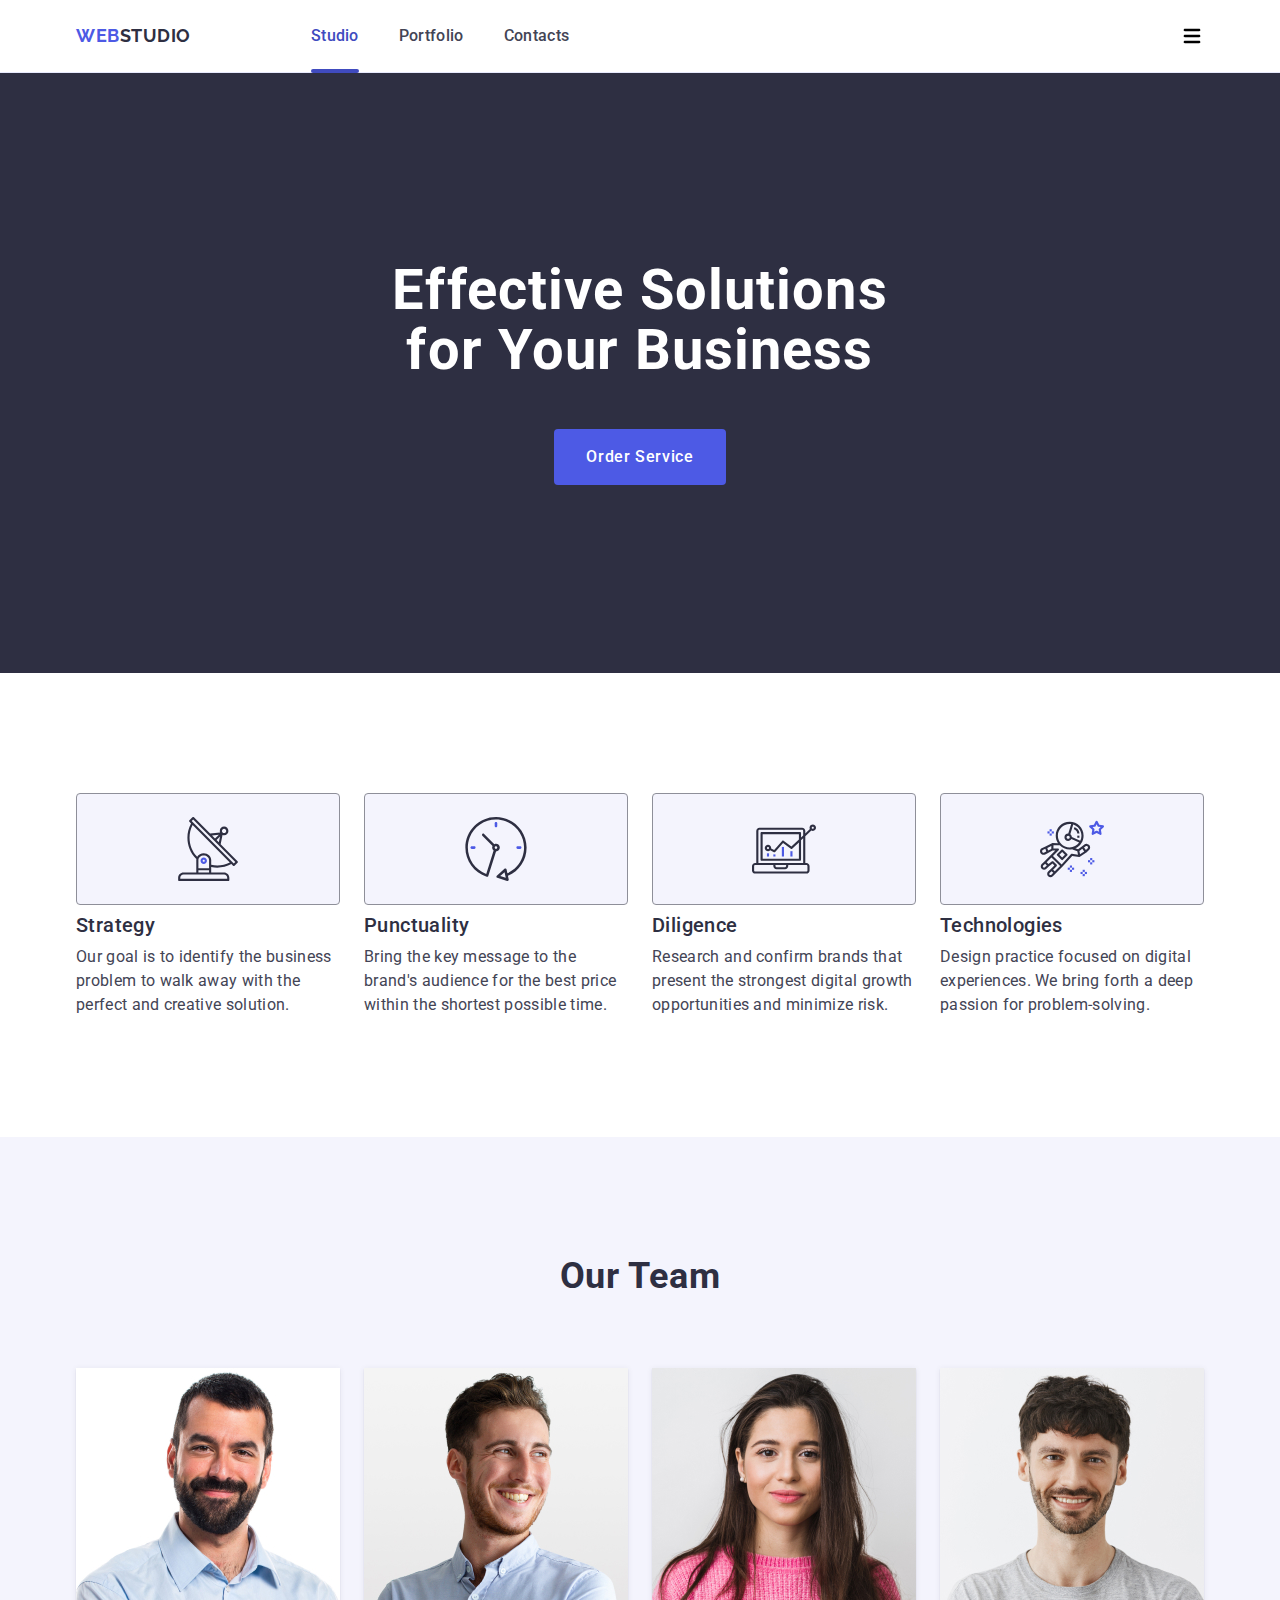
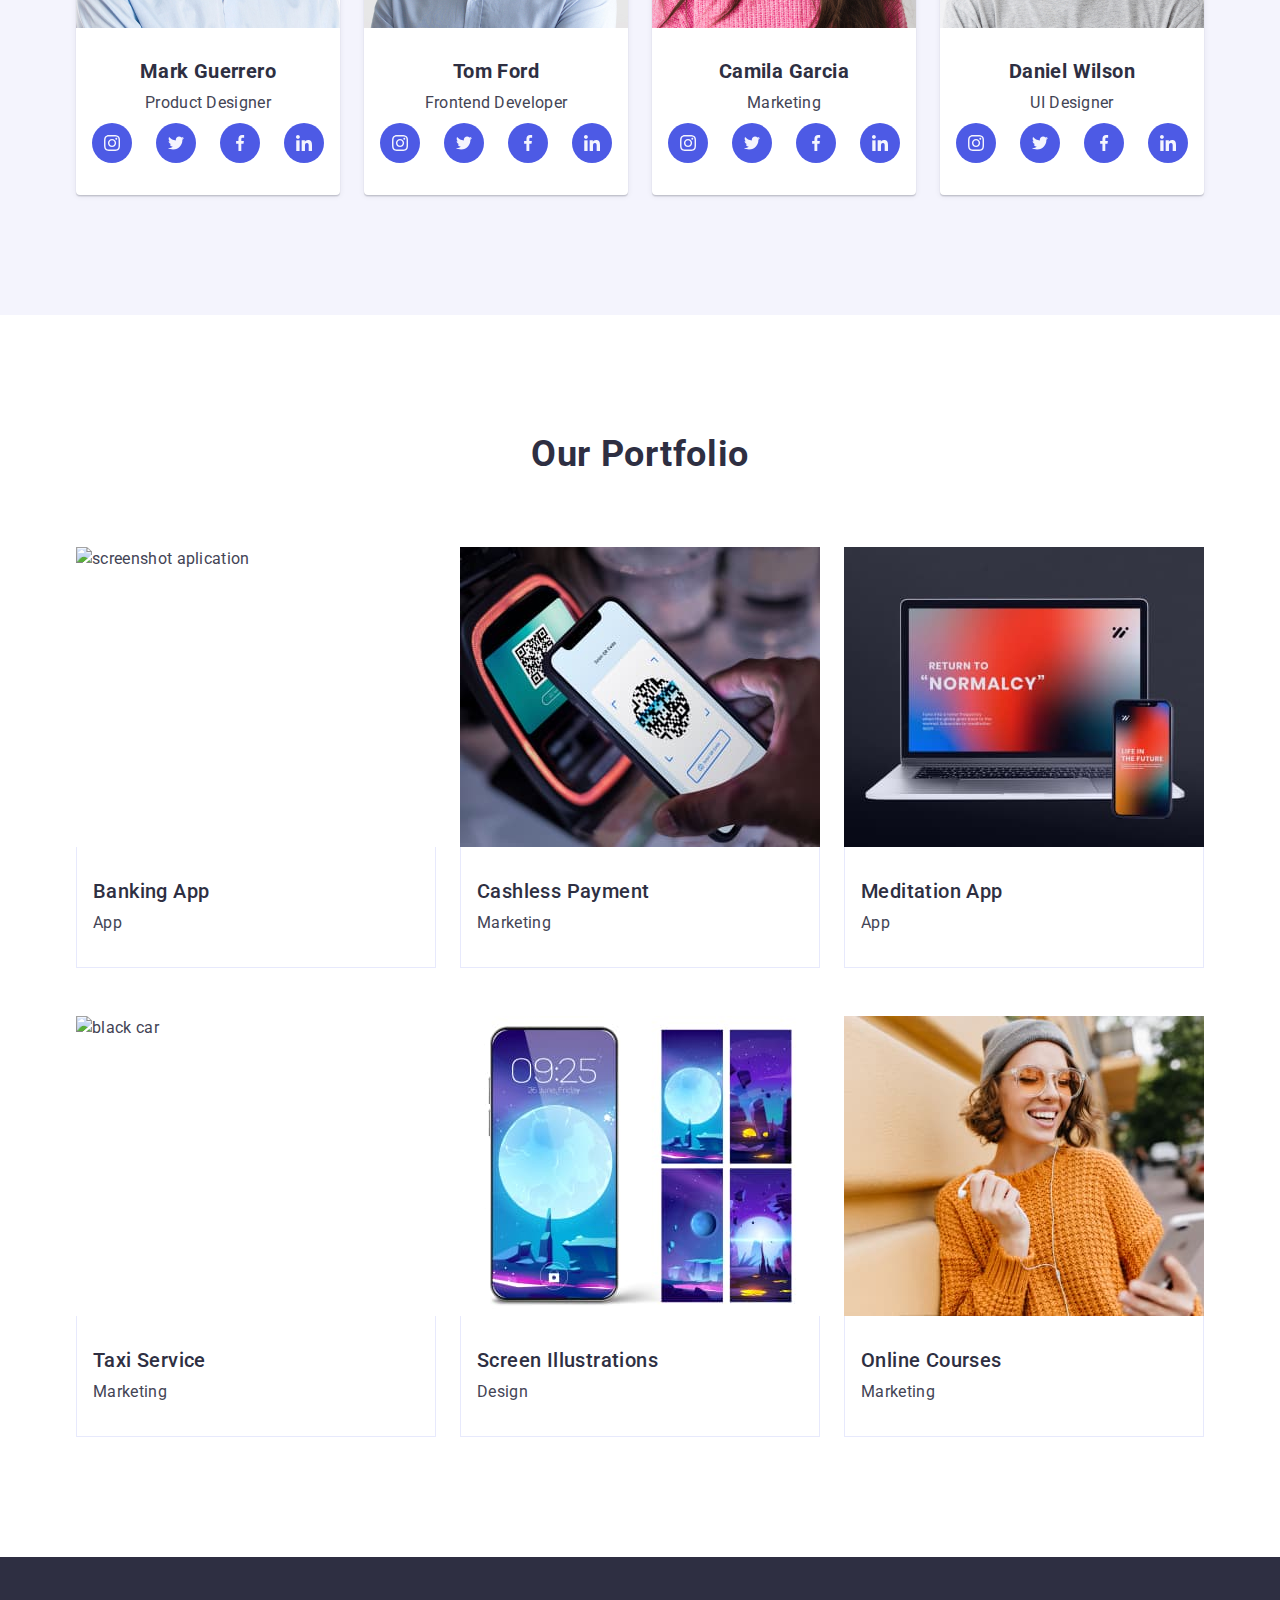
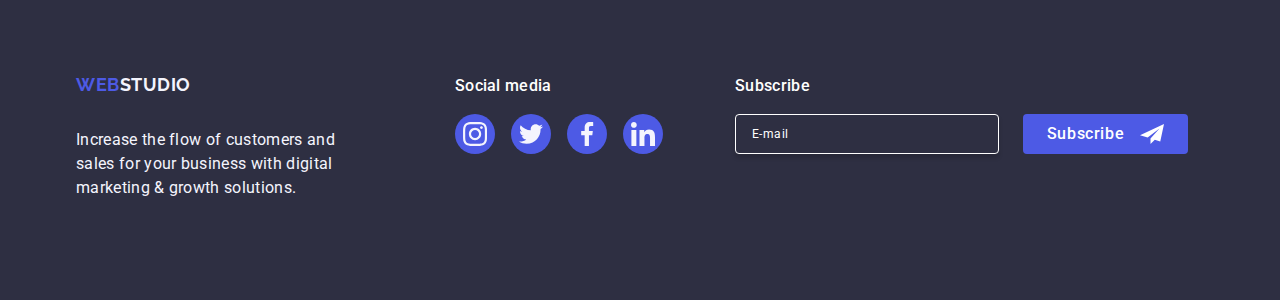
==== commit eca4e02c: "update" ====
--- a/index.html
+++ b/index.html
@@ -43,6 +43,12 @@
             </li>
           </ul>
         </address>
+        <button  type="button" class="open-menu-mob">
+          <svg width="24" height="24">
+            <use href="./images/icons.svg#icon-open-menu-mob" >
+            </use>
+          </svg>
+        </button>
       </div>
     </header>
 
@@ -293,7 +299,7 @@
             <li class="section-portfolio-item">
               <div class="image-wrapper">
               <img
-                src="./images/bank-app.jpg"
+                src="./images/bank-app-new.jpg"
                 alt="screenshot aplication"
                 width="360"
                 height="300"
@@ -338,7 +344,7 @@
             <li class="section-portfolio-item">
               <div class="image-wrapper">
               <img
-                src="./images/taxi.jpg"
+                src="./images/driver-new.jpg"
                 alt="black car"
                 width="360"
                 height="300"
@@ -439,7 +445,7 @@
         <p class="footer-text">Subscribe</p>
         <form class="footer-label">
           <label for="e-mail-button" class="footer-email">
-            E-mail
+           
           <input type="email"
            name="username"
            id="e-mail-button" 
@@ -521,7 +527,7 @@
         <label for="user-privacy"  class="checkbox-input">
           <span class="checkbox-text">
             <svg class="wrapper-check" width="10" height="8">
-              <use href="./images/icons.svg#icon-checkbox"></use>
+              <use href="./images/icons.svg#icon-vector-new"></use>
             </svg>
           </span>
           I accept the terms and conditions of the &nbsp;<a class="check-link">Privacy Policy</a>
--- a/css/styles.css
+++ b/css/styles.css
@@ -50,12 +50,30 @@
 }
 
 .container {
-        max-width: 1158px;
+        max-width: 320px;
         margin: 0 auto;
-        padding-left: 15px;
-        padding-right: 15px;
-}
-
+        padding: 0 16px;    
+}
+
+@media screen and (min-width: 768px) {
+   .container{
+        max-width: 768px;
+   }     
+}
+
+@media screen  and (min-width: 1158px){
+        .container{
+                max-width: 1158px;
+                padding: 0 15px;
+        }
+        .open-menu-mob{
+                padding: 0;
+                line-height: 0;
+                background-color: transparent;
+                cursor: pointer;
+                border: 0;
+        } 
+}
 .logo {
         font-family: "Raleway", sans-serif;
         color: #4d5ae5;
@@ -65,7 +83,8 @@
         line-height: 1.17;
         letter-spacing: 0.03em;
         text-transform: uppercase;
-        display: block;
+         display: block; 
+        padding: 17px 0;
 }
 
 .header-information-container {
@@ -85,11 +104,11 @@
 }
 
 .header-menu-list{
-        display: flex;
-        gap: 40px;
-}
-
-.nav-link{
+         display: none; 
+        /* gap: 40px; */
+}
+
+/* перенесено на версію таблет .nav-link{
         display: block;
         padding-top: 24px;
         padding-bottom: 24px;
@@ -115,36 +134,104 @@
 .nav-link:hover,
 .nav-link:focus {
         color: #404bbf;
-}
-
+} */
+
+ 
+
+@media screen  and (min-width:768px) {
+       .header-menu-list{
+        display: flex;
+        gap: 40px;
+       } 
+       .title-address{
+        display: block;
+       }
+       .logo{
+        margin-right: 120px;
+       }
+
+       .nav-link{
+        display: block;
+        padding-top: 24px;
+        padding-bottom: 24px;
+        font-weight: 500;
+        transition: color 250ms cubic-bezier(0.4, 0, 0.2, 1);
+        }
+        .current{
+        position: relative;
+        color: #404BBF;
+        }
+
+        .current::after{
+        content: "";
+        background-color:#404BBF ;
+        position: absolute;
+        left: 0;
+        bottom: -1px;
+        border-radius: 2px;
+        height: 4px;
+        width: 100%;
+        }
+
+        .nav-link:hover,
+        .nav-link:focus {
+        color: #404bbf;
+        }
+        .title-address {
+                /* display: block; */
+                font-style: normal;
+                margin-left: auto;
+                display: none;
+        }
+        
+        .header-menu-nav {
+                /* display: flex; */
+                align-items: center;
+                gap: 40px;
+        }
+        
+        .contact-link {
+                padding-top: 24px;
+                padding-bottom: 24px;
+                transition: color cubic-bezier(0.4, 0, 0.2, 1);
+                transition: color 250ms cubic-bezier(0.4, 0, 0.2, 1);
+        }
+        
+        .contact-link:hover,
+        .contact-link:focus {
+                color: #404bbf;
+        }
+        
+}
 .header-logo {
         align-items: center;
-        margin-right: 76px;
-}
-
-.header-menu-nav {
-        display: flex;
-        align-items: center;
-        gap: 40px;
-}
-
-.title-address {
-        display: block;
+        /* margin-right: 76px; */
+}
+/* ПЕРЕНЕСЕНО НА ТАБЛЕТ
+ /* .title-address {
+        /* display: block; 
         font-style: normal;
         margin-left: auto;
-}
-
-.contact-link {
+        display: none;
+}
+/* 
+.header-menu-nav {
+        /* display: flex; */
+        /* align-items: center; */
+        /* gap: 40px; */
+/* }  */
+
+/* .contact-link {
         padding-top: 24px;
         padding-bottom: 24px;
         transition: color cubic-bezier(0.4, 0, 0.2, 1);
         transition: color 250ms cubic-bezier(0.4, 0, 0.2, 1);
-}
-
-.contact-link:hover,
+} */
+
+/* .contact-link:hover,
 .contact-link:focus {
         color: #404bbf;
-}
+}  */ 
 
 .logo-title {
         color: #2e2f42;
@@ -242,6 +329,7 @@
 .list-section-item {
         width: calc((100% - 72px) / 4);
 }
+
 .box-section{
         display: flex;
         align-items: center;
@@ -305,14 +393,12 @@
 .custom-paragraph {
         text-align: center;
 }
+
 .icons-list{
   display: flex;
   justify-content: center;
   gap: 24px;
   margin-top: 8px;
-}
-.icons-container{
-
 }
 
 .icons-link{
@@ -325,13 +411,16 @@
         background-color: #4D5AE5;
         transition: background-color 250ms cubic-bezier(0.4, 0, 0.2, 1);
 }
+
 .icons-link:focus,
 .icons-link:hover{
         background-color: #404BBF;
 }
+
 .icons-svg{
     fill: #F4F4FD;
 }
+
 .section-custom-portfolio {
         font-weight: 700;
         font-size: 36px;
@@ -354,9 +443,7 @@
         text-align: center;
         color: #2e2f42;
         text-transform: capitalize;
-        max-width: 218px;
         margin: 0 auto;
-        display: flex;
         margin-bottom: 72px;
 }
 
@@ -371,10 +458,12 @@
         width: calc((100% - 48px) / 3);
         transition: box-shadow 250ms cubic-bezier(0.4, 0, 0.2, 1);
 }
+
 .section-portfolio-item:hover{
       box-shadow: 0px 1px 6px rgba(46, 47, 66, 0.08), 0px 1px 1px rgba(46, 47, 66, 0.16), 0px 2px 1px rgba(46, 47, 66, 0.08);
       /*  transform: translateY(0%);*/
 }
+
 .image-wrapper{
    position:relative;
    overflow: hidden;
@@ -400,6 +489,7 @@
 .image-wrapper:hover .text-wrapper{
         transform: translateY(0%);
 }
+
 .custom-heading {
         font-weight: 700;
         font-size: 36px;
@@ -434,9 +524,9 @@
         padding: 32px 16px;    
         background: #fff;
 }
-.custom-text-portfolio:hover{
+/* .custom-text-portfolio:hover{
         box-shadow: 0 2px 1px 0 rgba(46, 47, 66, 0.08), 0 1px 1px 0 rgba(46, 47, 66, 0.16), 0 1px 6px 0 rgba(46, 47, 66, 0.08);
-}
+} */
 .custom-text-portfolio:focus{
         box-shadow: 0 2px 1px 0 rgba(46, 47, 66, 0.08), 0 1px 1px 0 rgba(46, 47, 66, 0.16), 0 1px 6px 0 rgba(46, 47, 66, 0.08);
 }
@@ -453,13 +543,16 @@
         margin-right: 120px;
 
 }
+
 .section-footer{
         margin-right: 120px;
 }
+
 .mediateka{
         display: flex;
         align-items: baseline;      
 }
+
 .logo-color {
         color: #f4f4fd;
         display: inline-block; 
@@ -477,12 +570,7 @@
 }
 
 .media-box{
-        width: 208px;
-        height: 80px;
-        /* margin-top: 110px;
-        margin-bottom: 112px;
-        margin-left: 120px;
-        margin-right: 120px; */
+        margin-right: auto;
 }
 
 .social-link-footer{
@@ -557,9 +645,11 @@
        border-radius: 4px;
        color: #ffffff;
 }
+
 .email-link-footer::placeholder{
         color: #ffffff;
 }
+
 button {
 	font-family: inherit;
 	color: currentColor;
@@ -568,6 +658,7 @@
 input {
 	font-family: inherit;
 }
+
 .button-subscribe{
         font-family: "Roboto",sans-serif;
         min-width: 165px;
@@ -583,6 +674,11 @@
         color: #ffffff;
         border: none;
         border-radius: 4px;
+}
+
+.button-subscribe:hover,
+.button-subscribe:focus{
+        background-color: #404bbf;
 }
 .submit-frame{
         margin-left: 16px;
@@ -602,11 +698,11 @@
         visibility 250ms cubic-bezier(0.4, 0, 0.2, 1); 
 }
 
-.is-open {
+/* .is-open {
         opacity: 1;
         visibility: visible;
         pointer-events: auto;
-      } 
+      }  */
 
 /* MODAL */
 
@@ -649,7 +745,7 @@
 .wrapper{
         width: 8px;
         height: 8px;
-        fill: #E7E9FC;
+        fill: #2e2f42;
         transition: fill 250ms cubic-bezier(0.4, 0, 0.2, 1);
 } 
 
@@ -663,7 +759,6 @@
         fill: #ffffff;
        
 }
-
 
 .modal-paragraph{
         font-family: "Roboto", sans-serif;
@@ -679,6 +774,7 @@
 .modal-input{
         width: 100%;
         height: 40px;
+        font-size: 12px;
         border-radius: 4px;
         background-color: transparent;
         outline: transparent;
@@ -687,6 +783,11 @@
         border: 1px solid rgba(46, 47, 66, 0.4); 
         padding-left: 38px;
 }
+
+.modal-input:focus+ .checkbox-input >.checkbox-text {
+        border-color: #4D5AE5; 
+    }
+
 .modal-input:checked{
         background-color: var(--background-color-checked, #404bbf);
         border: none; 
@@ -695,6 +796,7 @@
 .modal-input+span{
         fill: var(--icon-color-checked, #F4F4FD);
 }
+
 .modal-inputs{
         width: 100%;
         height: 58px;
@@ -703,21 +805,21 @@
         outline: transparent;
         padding-left: 16px;
         transition: border-color 250ms cubic-bezier(0.4, 0, 0.2, 1);
-
 }
 
 .modal-input:focus{
         border-color: #4D5AE5;
         fill: #ffffff;
 }
+
 .modal-input:hover{
         fill: #ffffff;
 }
+
 .modal-input:focus + .modal-icons{
         fill: #4D5AE5;
-        transition: border-color 250ms cubic-bezier(0.4, 0, 0.2, 1);
-}
-/* .modal-form{ */
+}
+
 .box-modal-form{
         margin-bottom: 8px;
 }     
@@ -732,13 +834,8 @@
         margin-bottom: 4px; 
 }
 
-/* .modal-label{
-        display: block;
-        margin-bottom: 4px;  
-} */
-
 .modal-icons{
-        fill: #2e2f42;
+        color: #2e2f42;
         position: absolute;
         left: 16px;
         top: 50%;
@@ -761,17 +858,19 @@
         border-radius: 4px;
         background-color: transparent;
         outline: transparent;
-        margin-bottom: 16px;
         padding:  8px 16px;
         transition: border-color 250ms cubic-bezier(0.4, 0, 0.2, 1);
         resize: none;
 }
+
 .modal-text:focus{
         border-color: #4D5AE5; 
 }
+
 .container-checkbox{
         margin-bottom: 24px;
 }
+
 .box-comment{
         margin-bottom: 16px;
 }
@@ -783,31 +882,19 @@
         line-height: 1.17;
         letter-spacing: 0.04em;
         color: #8e8f99;
-}
+        margin-right: 8px; 
+}
+
 .modal-input:checked+ .checkbox-input >.checkbox-text{
         background-color: #404BBF;
         border: none;
         fill: #F4F4FD;
 }
-/* .checkbox-input:checked+.checkbox-text{
-        background-color: var(--background-color-checked);
-        color: var(--text-color, #8e8f99);
-        border: none;
-        fill: var(--icon-color-checked);
-} */
-/* .modal-check:checked + .check-text > .span-checkbox {
-        background-color: #404BBF;
-        border: none;
-        fill: #F4F4FD;
-      }  */
-/* .checkbox-input:checked+.checkbox-text{
-        fill: var(--icon-color-checked);
-} */
 
 .checkbox-input:root {
         --background-color-checked: #404bbf;
         --icon-color-checked: #F4F4FD; 
-      }
+ }
 
 .checkbox-user{
         font-size: 12px;
@@ -819,6 +906,7 @@
 .checkbox-user:root {
         --custom-color: #8e8f99;
       }
+
 
 .check-link{
         color: #4d5ae5;
@@ -839,10 +927,10 @@
         display: inline-flex;
         align-items: center;
         justify-content: center;
-        fill: transparent;
-        
-                
-}
+        fill: transparent;  
+        margin-right: 8px;   
+}
+ 
 .button-send{
         min-width: 169px;
         height: 56px;
@@ -856,5 +944,11 @@
         margin-right: auto;
         margin-left:auto;
         border: none;
-        transition: background-color 250ms cubic-bezier(0.4, 0, 0.2, 1); 
-}+        transition: background-color 250ms cubic-bezier(0.4, 0, 0.2, 1);
+        border-radius: 4px; 
+}
+
+.button-send:hover,
+.button-send:focus{
+        background-color: #404bbf;     
+}
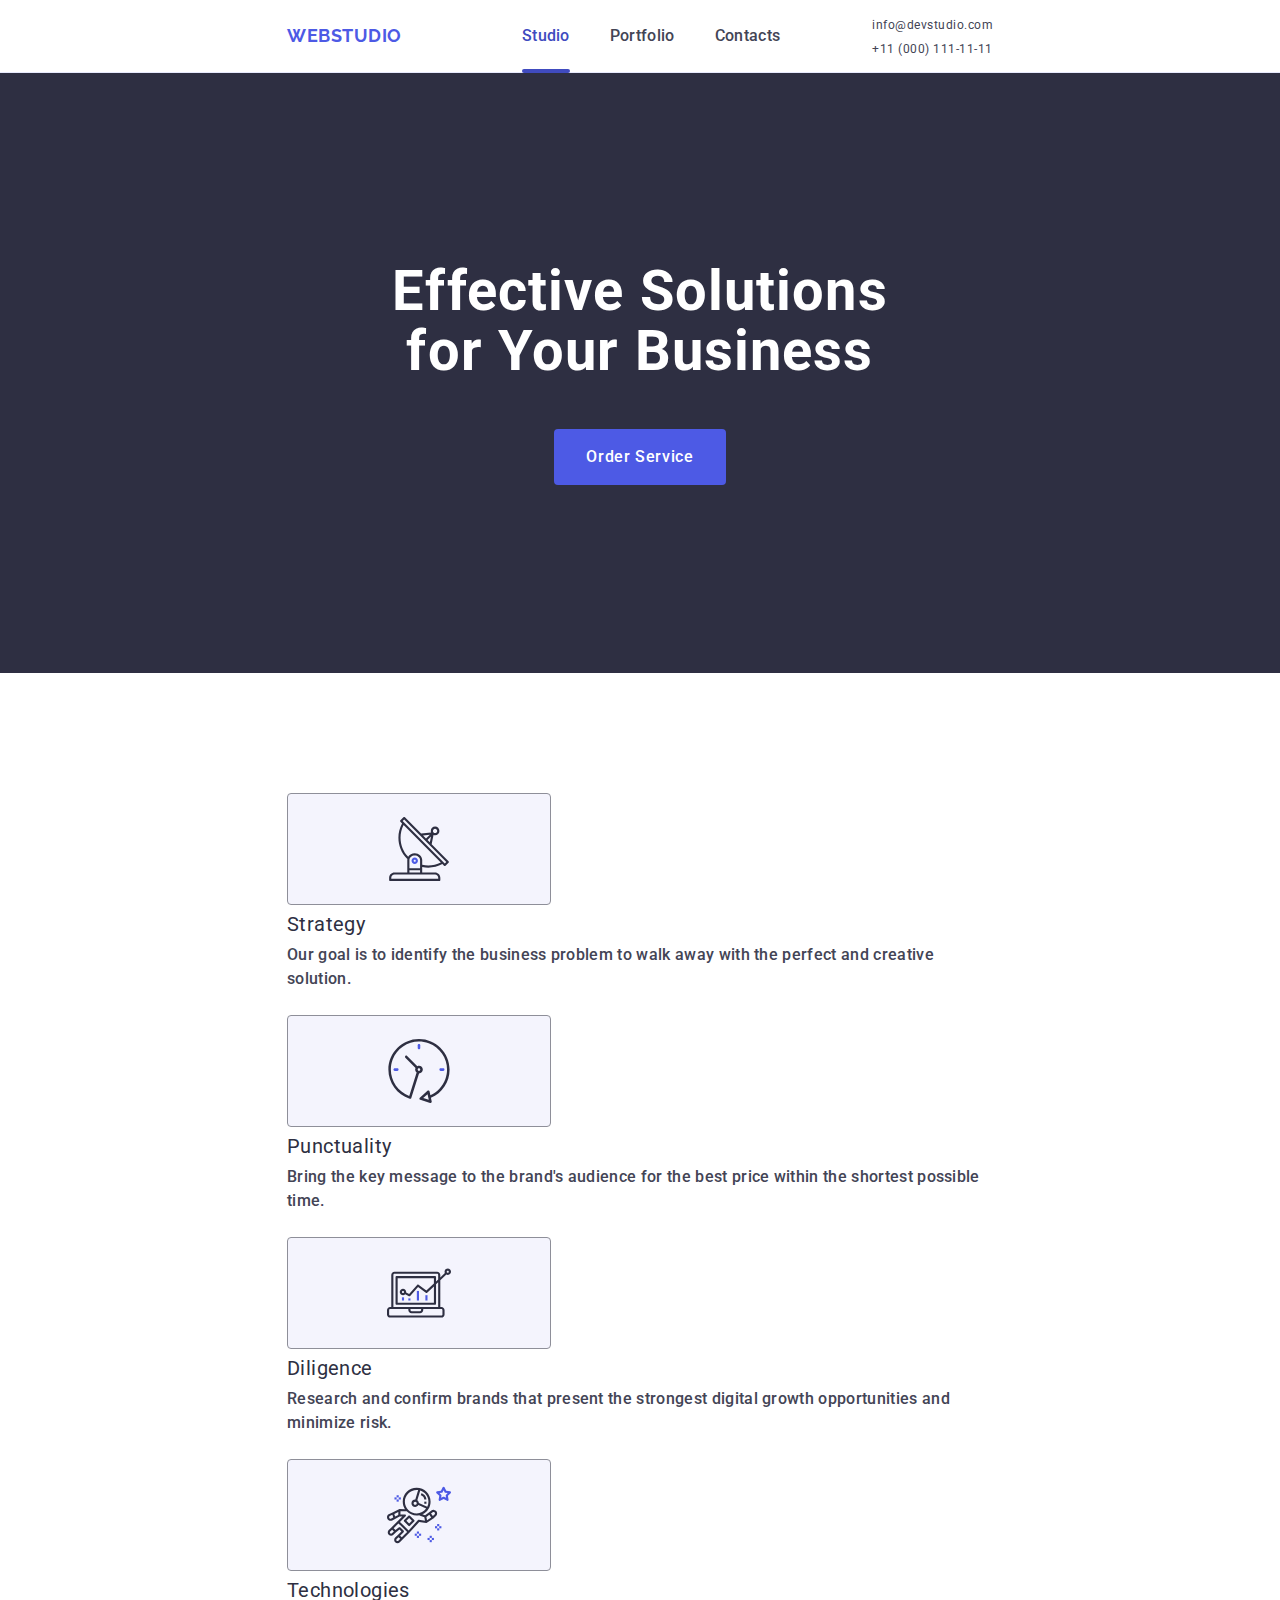
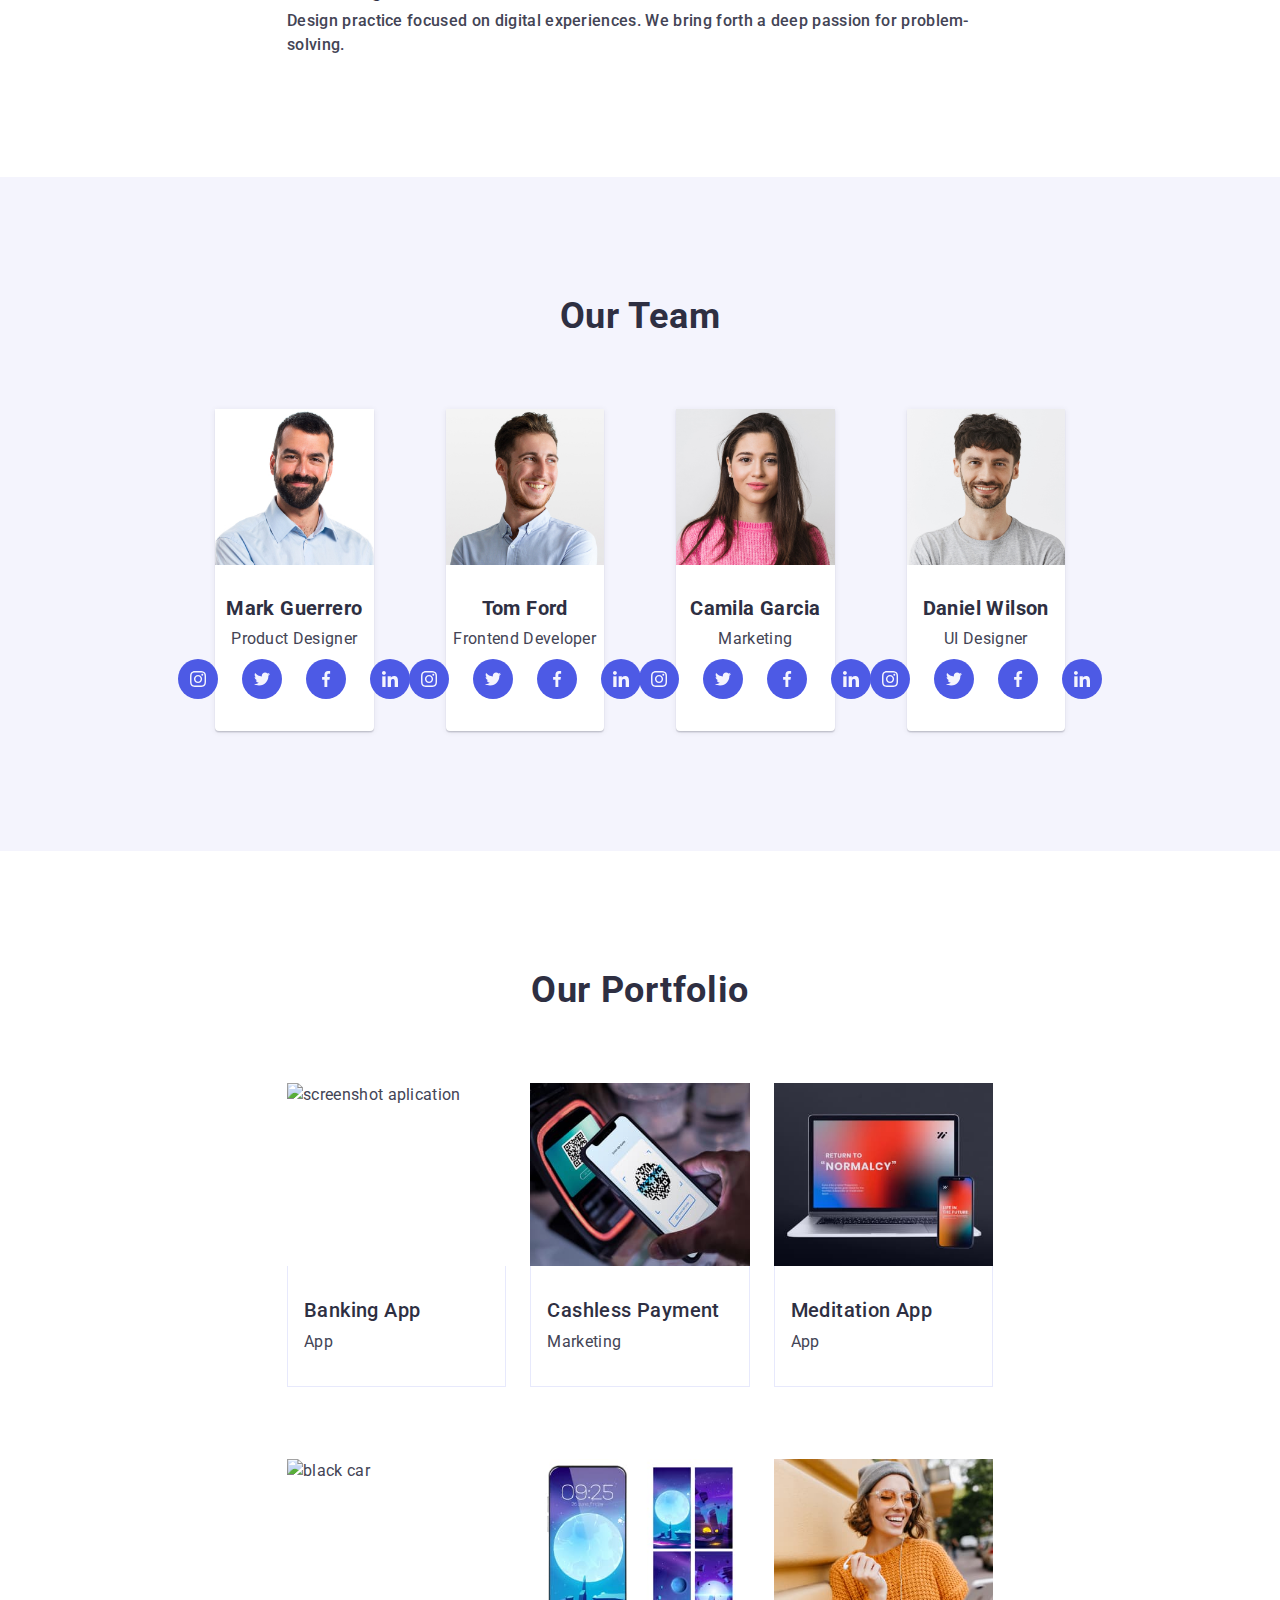
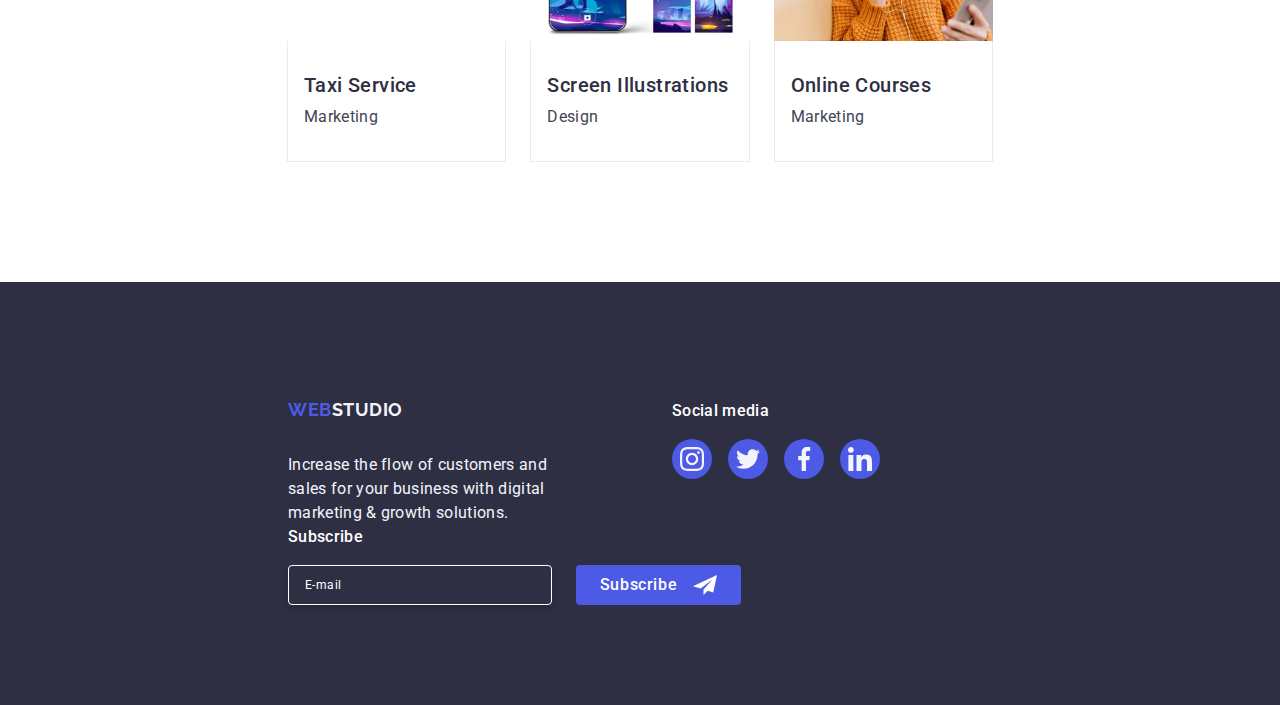
==== commit 73fdcb01: "not finish desktop" ====
--- a/index.html
+++ b/index.html
@@ -43,7 +43,7 @@
             </li>
           </ul>
         </address>
-        <button  type="button" class="open-menu-mob">
+        <button  type="button" class="open-menu-mob" data-menu-open>
           <svg width="24" height="24">
             <use href="./images/icons.svg#icon-open-menu-mob" >
             </use>
@@ -465,7 +465,7 @@
 
     <!-- MODAL -->
 
-    <div class="backdrop is-open">
+    <div class="backdrop ">
       <div class="modal">
         <button type="button" class="modal-close">
           <svg class="wrapper" width="8" height="8">
@@ -530,7 +530,9 @@
               <use href="./images/icons.svg#icon-vector-new"></use>
             </svg>
           </span>
+          <span>
           I accept the terms and conditions of the &nbsp;<a class="check-link">Privacy Policy</a>
+        </span>
         </label>
       </div>
       
@@ -538,5 +540,94 @@
   </form> 
       </div>
     </div>
+
+<!-- MOBILE MENU -->
+
+    <div class="mobile-menu" data-menu>
+      <button type="button" class="modal-close" data-menu-close>
+        <svg class="wrapper" width="8" height="8">
+          <use href="./images/icons.svg#icon-vector"></use>
+        </svg>
+      </button>
+      <ul class="mobile-menu-list">
+        <li class="mobile-menu-item">
+          <a  href="" class="mobile-menu-link colors" >Studio</a>
+        </li>
+        <li class="mobile-menu-item">
+          <a  href="" class="mobile-menu-link">Portfolio</a>
+        </li>
+        <li class="mobile-menu-item">
+          <a  href="" class="mobile-menu-link">Contacts</a>
+        </li>
+      </ul>
+
+      <ul class="mob-menu-cotacts">
+        <li>
+           <a  class="mob-menu-contact-link color" href="tel:+110001111111">+11 (000) 111-11-11</a>
+        </li>
+        <li>
+          <a  class="mob-menu-contact-link " href="mailto:info@devstudio.com">info@devstudio.com</a>
+       </li>
+      </ul>
+
+      <ul class="mob-menu-social-links">
+        <li class="mob-menu-icons-container">
+          <a href="" class="mob-menu-icons">
+            <svg class="icon" width="24" height="24">
+              <use href="./images/icons.svg#icon-instagram"></use>
+            </svg>
+          </a>
+        </li>
+
+        <li class="mob-menu-icons-container">
+          <a href="" class="mob-menu-icons">
+            <svg class="icon" width="24" height="24">
+              <use href="./images/icons.svg#icon-twitter"></use>
+            </svg>
+          </a>
+        </li>
+
+        <li class="mob-menu-icons-container">
+          <a href="" class="mob-menu-icons">
+            <svg class="icon" width="24" height="24">
+              <use href="./images/icons.svg#icon-facebook"></use>
+            </svg>
+          </a>
+        </li>
+
+        <li class="mob-menu-icons-container">
+          <a href="" class="mob-menu-icons">
+            <svg class="icon" width="24" height="24">
+              <use href="./images/icons.svg#icon-linkedin"></use>
+            </svg>
+          </a>
+        </li>
+      </ul>
+    </div>
+    <script>
+      (() => {
+  const refs = {
+    openMenuBtn: document.querySelectorAll('[data-menu-open]'),
+    closeMenuBtn: document.querySelectorAll('[data-menu-close]'),
+    menu: document.querySelector('[data-menu]'),
+  };
+
+
+  refs.openMenuBtn.forEach(element => {
+    element.addEventListener('click', toggleMenu);
+  });
+  refs.closeMenuBtn.forEach(element => {
+    element.addEventListener('click', toggleMenu);
+  });
+
+
+  function toggleMenu() {
+    refs.menu.classList.toggle('is-open');
+    document.body.classList.toggle('no-scroll');
+  }
+})();
+
+
+    </script>
   </body>
 </html>
--- a/css/styles.css
+++ b/css/styles.css
@@ -3,7 +3,9 @@
         color: #434455;
         background-color: #fff;
 }
-
+.no-scroll{
+        overflow: hidden;
+}
 h1,
 h2,
 h3,
@@ -38,8 +40,9 @@
 img {
         display: block;
         height: auto;
-        width: 100%;
-}
+        max-width: 100%;
+}
+
 
 /* базові стилі */
 body {
@@ -54,25 +57,9 @@
         margin: 0 auto;
         padding: 0 16px;    
 }
-
-@media screen and (min-width: 768px) {
-   .container{
-        max-width: 768px;
-   }     
-}
-
-@media screen  and (min-width: 1158px){
-        .container{
-                max-width: 1158px;
-                padding: 0 15px;
-        }
-        .open-menu-mob{
-                padding: 0;
-                line-height: 0;
-                background-color: transparent;
-                cursor: pointer;
-                border: 0;
-        } 
+.section {
+        padding: 96px 0;
+        margin: 0 auto;
 }
 .logo {
         font-family: "Raleway", sans-serif;
@@ -105,10 +92,9 @@
 
 .header-menu-list{
          display: none; 
-        /* gap: 40px; */
-}
-
-/* перенесено на версію таблет .nav-link{
+}
+
+ .nav-link{
         display: block;
         padding-top: 24px;
         padding-bottom: 24px;
@@ -134,104 +120,39 @@
 .nav-link:hover,
 .nav-link:focus {
         color: #404bbf;
-} */
+} 
 
  
 
-@media screen  and (min-width:768px) {
-       .header-menu-list{
-        display: flex;
-        gap: 40px;
-       } 
-       .title-address{
-        display: block;
-       }
-       .logo{
-        margin-right: 120px;
-       }
-
-       .nav-link{
-        display: block;
-        padding-top: 24px;
-        padding-bottom: 24px;
-        font-weight: 500;
-        transition: color 250ms cubic-bezier(0.4, 0, 0.2, 1);
-        }
-        .current{
-        position: relative;
-        color: #404BBF;
-        }
-
-        .current::after{
-        content: "";
-        background-color:#404BBF ;
-        position: absolute;
-        left: 0;
-        bottom: -1px;
-        border-radius: 2px;
-        height: 4px;
-        width: 100%;
-        }
-
-        .nav-link:hover,
-        .nav-link:focus {
-        color: #404bbf;
-        }
-        .title-address {
-                /* display: block; */
-                font-style: normal;
-                margin-left: auto;
-                display: none;
-        }
-        
-        .header-menu-nav {
-                /* display: flex; */
-                align-items: center;
-                gap: 40px;
-        }
-        
-        .contact-link {
-                padding-top: 24px;
-                padding-bottom: 24px;
-                transition: color cubic-bezier(0.4, 0, 0.2, 1);
-                transition: color 250ms cubic-bezier(0.4, 0, 0.2, 1);
-        }
-        
-        .contact-link:hover,
-        .contact-link:focus {
-                color: #404bbf;
-        }
-        
-}
+
 .header-logo {
         align-items: center;
         /* margin-right: 76px; */
 }
-/* ПЕРЕНЕСЕНО НА ТАБЛЕТ
- /* .title-address {
-        /* display: block; 
-        font-style: normal;
-        margin-left: auto;
+
+ .title-address {
         display: none;
 }
-/* 
+
 .header-menu-nav {
-        /* display: flex; */
-        /* align-items: center; */
-        /* gap: 40px; */
-/* }  */
-
+        align-items: center;
+ } 
+ .open-menu-mob{
+        width: 24px;
+        height: 24px;
+        border: 0;
+ }
 /* .contact-link {
         padding-top: 24px;
         padding-bottom: 24px;
         transition: color cubic-bezier(0.4, 0, 0.2, 1);
         transition: color 250ms cubic-bezier(0.4, 0, 0.2, 1);
-} */
-
-/* .contact-link:hover,
+} 
+
+.contact-link:hover,
 .contact-link:focus {
         color: #404bbf;
-}  */ 
+}  
 
 .logo-title {
         color: #2e2f42;
@@ -240,8 +161,8 @@
 /* Section 1 */
 .main {
         background: #2e2f42;
-        padding-top: 188px;
-        padding-bottom: 188px;
+        padding-top: 72px;
+        padding-bottom: 72px;
         box-sizing: content-box;
         background-repeat: no-repeat;
         background-position: center;
@@ -253,12 +174,13 @@
 }
 
 .header-section {
-        max-width: 496px;
+        max-width: 216px;
+        margin-bottom: 72px;
+        text-align: center;
         margin: 0 auto;
-        text-align: center;
         margin-bottom: 48px;
         font-weight: 700;
-        font-size: 56px;
+        font-size: 36px;
         line-height: 1.07;
         letter-spacing: 0.02em;
         text-align: center;
@@ -314,34 +236,29 @@
 
 .section-container-text {
         display: flex;
-        gap: 24px;
+        gap: 72px;
+        flex-direction: column;
 }
 
 .section-title-first {
         margin-bottom: 8px;
+        font-weight: 700;
+        font-size: 36px;
+        line-height: 1.1;
+        letter-spacing: 0.02em;
+        color: #2e2f42;
+        text-align: left;
+}
+.section-title-first-text{
         font-weight: 500;
-        font-size: 20px;
-        line-height: 1.2;
-        letter-spacing: 0.02em;
-        color: #2e2f42;
-}
-
+}
 .list-section-item {
-        width: calc((100% - 72px) / 4);
-}
-
-.box-section{
-        display: flex;
-        align-items: center;
-        justify-content: center;
-        width: 264px;
-        height: 112px;
-        background-color: #F4F4FD;
-        background-repeat: no-repeat;
-        background-position: center;
-        border-radius: 4px;
-        margin-bottom: 8px;
-        border: 1px solid #8e8f99;    
+        /* width: calc((100% - 72px) / 4);  for desktop*/
+        width: 100%;
+}
+
+.box-section {
+        display: none;   
 }
 .custom-section {
         background-color: #f4f4fd;
@@ -363,12 +280,15 @@
 
 .custom-list {
         display: flex;
-        gap: 24px;
+        gap: 72px;
         border-radius: 0px 0px 4px 4px;
+        flex-direction: column;
+        align-items: center;
 }
 
 .custom-item {
-        width: calc((100% - 72px) / 4);
+        /* width: calc((100% - 72px) / 4); */
+        width: 264px;
         background-color: #ffffff;
         border-radius: 0px 0px 4px 4px;
         box-shadow: 0 2px 1px 0 rgba(46, 47, 66, 0.08), 0 1px 1px 0 rgba(46, 47, 66, 0.16), 0 1px 6px 0 rgba(46, 47, 66, 0.08);
@@ -455,8 +375,9 @@
 }
 
 .section-portfolio-item {
-        width: calc((100% - 48px) / 3);
+        /* width: calc((100% - 48px) / 3); */
         transition: box-shadow 250ms cubic-bezier(0.4, 0, 0.2, 1);
+        box-shadow: 0 1px 6px 0 rgba(46, 47, 66, 0.08);
 }
 
 .section-portfolio-item:hover{
@@ -534,9 +455,15 @@
 
 .footer {
         background-color: #2e2f42;
-        padding: 100px 0;
-}
-
+         padding: 96px 0;
+} 
+
+.mediateka{
+        display: flex;
+        /* align-items: baseline;  */
+        flex-direction: column;
+        gap: 72px;     
+}
 .footer-logo {
         display: inline-block;
         margin-bottom: 16px;
@@ -545,12 +472,7 @@
 }
 
 .section-footer{
-        margin-right: 120px;
-}
-
-.mediateka{
-        display: flex;
-        align-items: baseline;      
+        text-align: center;
 }
 
 .logo-color {
@@ -565,12 +487,13 @@
         line-height: 1.5;
         letter-spacing: 0.02em;
         color: #f4f4fd;
-        max-width: 264px;
+        /* max-width: 264px; */
+        text-align: left;
 
 }
 
 .media-box{
-        margin-right: auto;
+        /* margin-right: auto; */
 }
 
 .social-link-footer{
@@ -581,6 +504,7 @@
         letter-spacing: 0.02em;
         color:#fff;
         margin-bottom: 16px; 
+        text-align: center;
 }
 
 .social-icons-footer{
@@ -625,15 +549,18 @@
         margin-bottom: 16px;
         font-weight: 500;
         color: #ffffff;
+        text-align: center;
 }
 
 .footer-label{
-        display: flex;
+        display: flex; 
+        align-items: center;
         gap: 24px;
+        flex-direction: column;
 }
 
 .email-link-footer{
-       width: 264px;
+       width: 288px;
        height: 40px;
        border: 1px solid #ffffff;
        background-color: transparent;
@@ -683,7 +610,6 @@
 .submit-frame{
         margin-left: 16px;
 }
-
 
 .backdrop{
         position: fixed;
@@ -698,17 +624,17 @@
         visibility 250ms cubic-bezier(0.4, 0, 0.2, 1); 
 }
 
-/* .is-open {
+.is-open {
         opacity: 1;
         visibility: visible;
         pointer-events: auto;
-      }  */
+      }  
 
 /* MODAL */
 
 .modal{
         position: absolute;
-        width: 408px;
+        width: 288px;
         min-height: 584px;
         background-color: #FCFCFC;
         border-radius: 4px;
@@ -830,7 +756,9 @@
         letter-spacing: 0.04em;
         color: #8e8f99;
         line-height: 1.17;
-        display: block;
+        /* display: block; */
+        display: flex;
+        align-items: center;
         margin-bottom: 4px; 
 }
 
@@ -929,6 +857,7 @@
         justify-content: center;
         fill: transparent;  
         margin-right: 8px;   
+        flex-shrink: 0;
 }
  
 .button-send{
@@ -952,3 +881,394 @@
 .button-send:focus{
         background-color: #404bbf;     
 }
+/* mobile menu */
+.mobile-menu{
+        position: fixed;
+        top: 0;
+        left: 0;
+        width: 100%;
+        height: 100%;
+        background-color: #ffffff;
+        flex-direction: column;
+        display: flex;
+        justify-content: space-between;
+        padding: 72px 16px 40px;
+        opacity: 0;
+        visibility: hidden;
+        pointer-events: none;
+}
+.mobile-menu.is-open{
+        opacity: 1;
+        visibility: visible;
+        pointer-events: all;
+}
+.mobile-menu-list{
+        display: flex;
+        align-items: flex-start;
+        justify-content: flex-start;
+        flex-direction: column;
+        width: 151px; 
+        font-weight: 700;
+        font-size: 36px;
+        line-height: 1.11111;
+        letter-spacing: 0.02em;
+        color: #2e2f42;
+        gap: 40px;
+        margin-bottom: auto;
+
+}
+.colors{
+        color: #404bbf;
+}
+.mob-menu-cotacts{
+        display: flex;
+        align-items: flex-start;
+        justify-content: flex-start;
+        flex-direction: column;
+        gap: 24px;
+         width: 193px;
+         padding-left: 16px;
+        
+}
+.color{
+        color: #4D5AE5;
+}
+.mob-menu-social-links{
+        display: flex;
+        align-items: center;
+        justify-content: center;
+        flex-direction: row;
+        height: 40px;
+        gap: 40px;
+        /* margin-top: 48px; */
+        padding: 48px 16px 40px;
+}
+
+.mob-menu-icons-container{
+        transition: background-color 250ms cubic-bezier(0.4, 0, 0.2, 1);
+        width: 40px;
+        height: 40px;
+        
+}
+
+.mob-menu-icons{
+        width: 100%;
+        height: 100%;
+        background-color:#4d5ae5;
+        border-radius: 50%;
+        display: flex;
+        align-items: center;
+        justify-content: center;
+        fill: white;
+        transition: background-color 250ms cubic-bezier(0.4, 0, 0.2, 1);
+       
+}
+/* styles for tablet */
+@media screen and (min-width: 768px) {
+        .container{
+             max-width: 768px;
+             width: 736px;
+             padding-left: 16px;
+             padding-right: 16px;
+     
+        } 
+        .box-section {
+             display: none;   
+        }   
+
+        .header-menu-list{
+         display: flex;
+         gap: 40px;
+        } 
+        .title-address{
+         display: block;
+        }
+        .header-menu-nav {
+         display: block; 
+         align-items: center;
+         gap: 40px;
+ }
+        .logo{
+         margin-right: 120px;
+        }
+ 
+        .nav-link{
+         display: block;
+         padding-top: 24px;
+         padding-bottom: 24px;
+         font-weight: 500;
+         transition: color 250ms cubic-bezier(0.4, 0, 0.2, 1);
+         }
+         .current{
+         position: relative;
+         color: #404BBF;
+         }
+ 
+         .current::after{
+         content: "";
+         background-color:#404BBF ;
+         position: absolute;
+         left: 0;
+         bottom: -1px;
+         border-radius: 2px;
+         height: 4px;
+         width: 100%;
+         }
+ 
+         .nav-link:hover,
+         .nav-link:focus {
+         color: #404bbf;
+         }
+         .title-address {
+                 font-style: normal;
+                 margin-left: auto;
+                 display: block;
+         }
+         
+         .contact-link {
+                 padding-top: 24px;
+                 padding-bottom: 24px;
+                 transition: color cubic-bezier(0.4, 0, 0.2, 1);
+                 transition: color 250ms cubic-bezier(0.4, 0, 0.2, 1);
+                 font-weight: 400;
+                 font-size: 12px;
+                 line-height: 1.16667;
+                 letter-spacing: 0.04em;
+                 color: #434455;
+                 gap: 12px;
+         }
+         
+         .contact-link:hover,
+         .contact-link:focus {
+                 color: #404bbf;
+         }
+         .main {
+                padding-top: 112px;
+                padding-bottom: 112px;
+        }
+        .header-section {
+                font-size: 56px;
+                margin-bottom: 36px;
+                max-width: 496px;
+                text-align: center;
+                margin: 0 auto;
+                font-weight: 700;
+                font-size: 36px;
+                line-height: 1.07;
+                letter-spacing: 0.02em;
+                text-align: center;
+                color: #fff;
+        }
+        .list-section-item {
+                width: calc((100% - 24px) / 2);  
+               
+       }
+       .section-container-text{
+        flex-wrap: wrap;
+       }
+       .section-title-first-text{
+        font-weight: 500;
+        font-size: 16px;
+        line-height: 1.5;
+        letter-spacing: 0.02em;
+        color: #434455;
+        }
+        .custom-list {
+                flex-direction: row;
+                flex-wrap: wrap;
+                align-items: center;
+                justify-content: center;
+                gap: 64;
+        }
+        .section-container-text {
+                display: flex;
+                 gap: 24px; 
+                 /* width: calc((100% - 24px) / 2);   */
+                 flex-direction: row; 
+        
+        }
+        .section-portfolio-item {
+                transition: box-shadow 250ms cubic-bezier(0.4, 0, 0.2, 1);
+                box-shadow: 0 1px 6px 0 rgba(46, 47, 66, 0.08);
+        }
+        .section-portfolio-item {
+                width: calc((100% - 24px) / 2); 
+                transition: box-shadow 250ms cubic-bezier(0.4, 0, 0.2, 1);
+                box-shadow: 0 1px 6px 0 rgba(46, 47, 66, 0.08);
+        }
+        
+        .section-portfolio-menu {
+                row-gap: 72px;
+        }
+        .footer {
+                 padding: 96px 0;
+        } 
+        .mediateka{
+                flex-direction: row;
+                flex-wrap: wrap;
+                gap: 72px 24px;
+                padding: 0 108px;
+        }
+        .section-footer{
+                width: 264px;
+                text-align: left;
+        }
+        .email-link-footer{
+                width: 264px;
+         }
+         .social-link-footer{
+                text-align: left;
+         }
+         .footer-text{
+                text-align: left;
+         }
+         .footer-label{
+                flex-direction: row;
+         }
+        .modal{
+            width: 408px;
+        }
+        .open-menu-mob{
+                display: none;
+        }
+ } 
+     
+   /* styles for desktop */
+   @media screen  and (min-width: 1158px){
+        .container{
+                max-width: 1158px;
+                padding: 0 15px;
+        }
+
+        .section-container-text {
+                display: flex;
+                gap: 24px; 
+                 flex-direction: row; 
+                 flex-wrap: wrap;
+        
+        }
+        .section-title-first {
+                margin-bottom: 8px;
+                font-weight: 400;  
+                font-size: 20px; 
+                line-height: 1.2; 
+                line-height: 1.1;
+                letter-spacing: 0.02em;
+                color: #2e2f42;
+        }
+        
+        .list-section-item {
+                 width: calc((100% - 72px) / 4);  
+                
+        }
+        .box-section {
+                display: flex;
+                align-items: center;
+                justify-content: center;
+                width: 264px;
+                height: 112px;
+                background-color: #F4F4FD;
+                background-repeat: no-repeat;
+                background-position: center;
+                border-radius: 4px;
+                margin-bottom: 8px;
+                border: 1px solid #8e8f99; 
+                position: relative;   
+        }
+        .title-address {
+                display: block; 
+                font-style: normal;
+                margin-left: auto;
+                display: flex;
+        }
+        
+        .header-menu-nav {
+                display: block; 
+                flex-direction: row;
+                align-items: center;
+                gap: 40px;
+        }
+        .contact-link {
+                padding-top: 24px;
+                padding-bottom: 24px;
+                transition: color cubic-bezier(0.4, 0, 0.2, 1);
+                transition: color 250ms cubic-bezier(0.4, 0, 0.2, 1);
+        }
+        
+        .contact-link:hover,
+        .contact-link:focus {
+                color: #404bbf;
+        }
+        .main {
+                padding-top: 188px;
+                padding-bottom: 188px;
+        }
+        .header-section {
+                font-size: 56px;
+                margin-bottom: 48px;
+                font-weight: 700;
+                font-size: 56px;
+                line-height: 1.07143;
+                letter-spacing: 0.02em;
+                text-align: center;
+                color: #fff;
+        }
+        .section {
+                padding: 120px 0;
+                margin: 0 auto;
+        }
+        .section-container-text {
+                display: flex;
+                 gap: 24px; 
+        }
+        .list-section-item {
+                 width: calc((100% - 72px) / 4); 
+                width: 100%;
+        }
+        .custom-list {
+                display: flex;
+                flex-wrap: nowrap;
+                gap: 72px;
+                border-radius: 0px 0px 4px 4px;
+                align-items: center;
+        }
+        
+        .custom-item {
+                 width: calc((100% - 72px) / 4); 
+        }
+         .section-portfolio-item {
+                   width: calc((100% - 48px) / 3); 
+                   transition: box-shadow 250ms cubic-bezier(0.4, 0, 0.2, 1);
+                   box-shadow: none;
+        }
+        .icons-list{
+                display: flex;
+               
+                justify-content: center;
+                gap: 24px;
+                margin-top: 8px;
+              }
+        
+        .footer {
+              background-color: #2e2f42;
+              padding: 100px 0;
+        }
+        .mediateka{
+                display: flex;
+                align-items: baseline; 
+                gap: 0;
+                padding: 0 16px;
+        }
+        .section-footer{
+                 margin-right: 120px;
+         }
+         .media-box{
+                margin-right: auto;
+        }
+         .email-link-footer{
+                width: 264px;
+         }
+         .modal {
+                width: 408px;
+            }
+}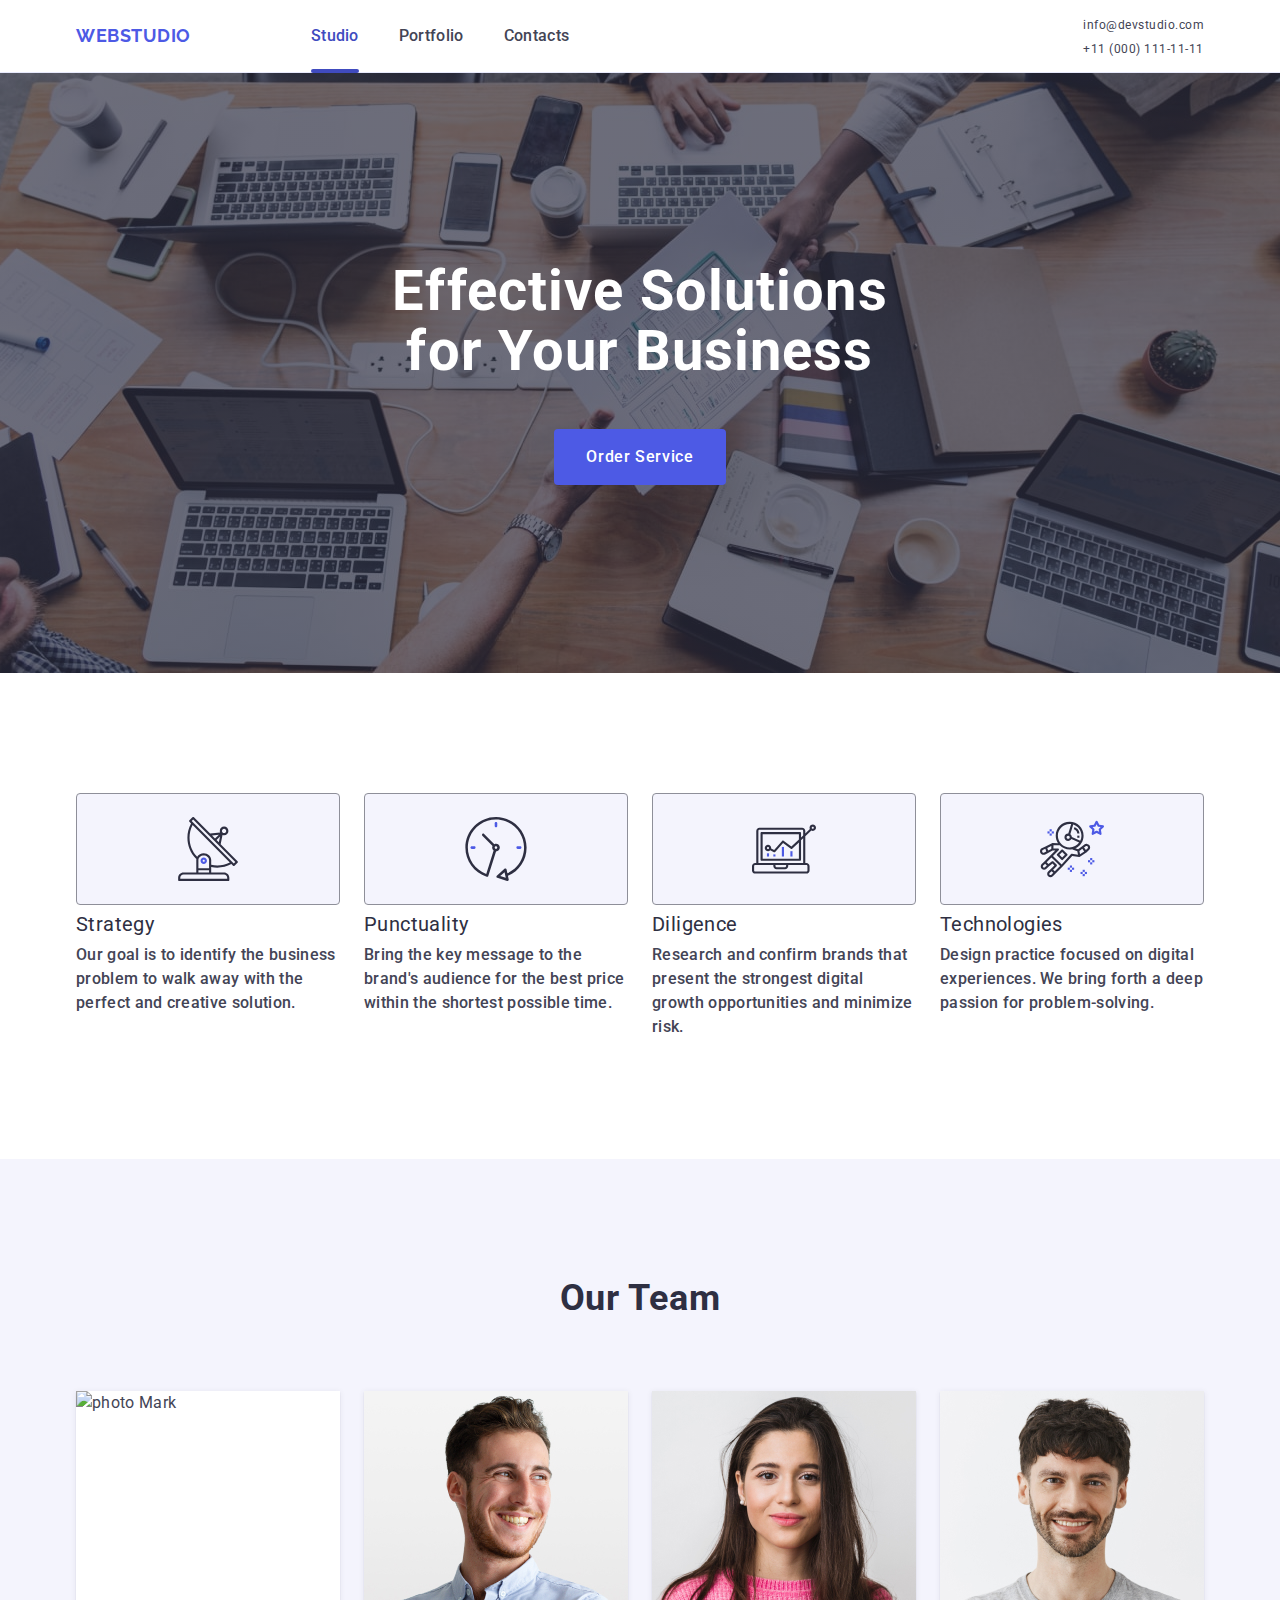
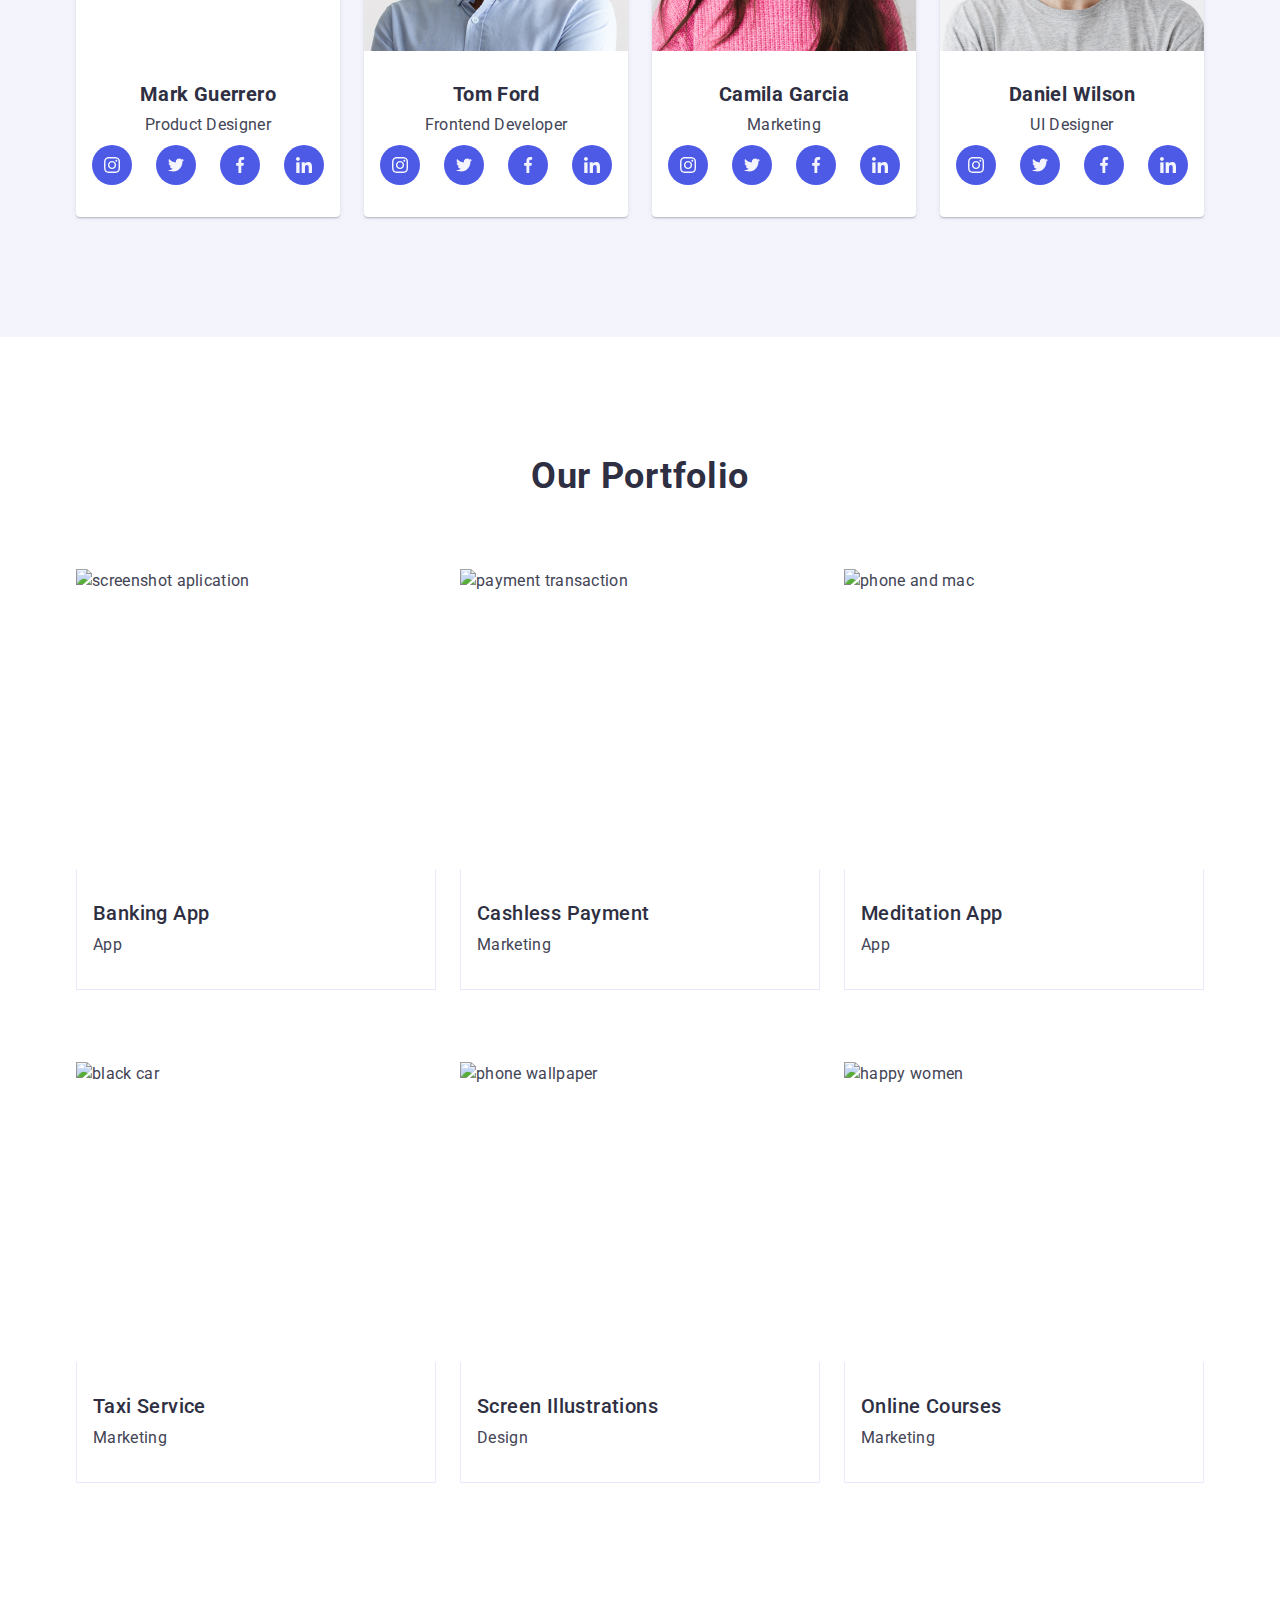
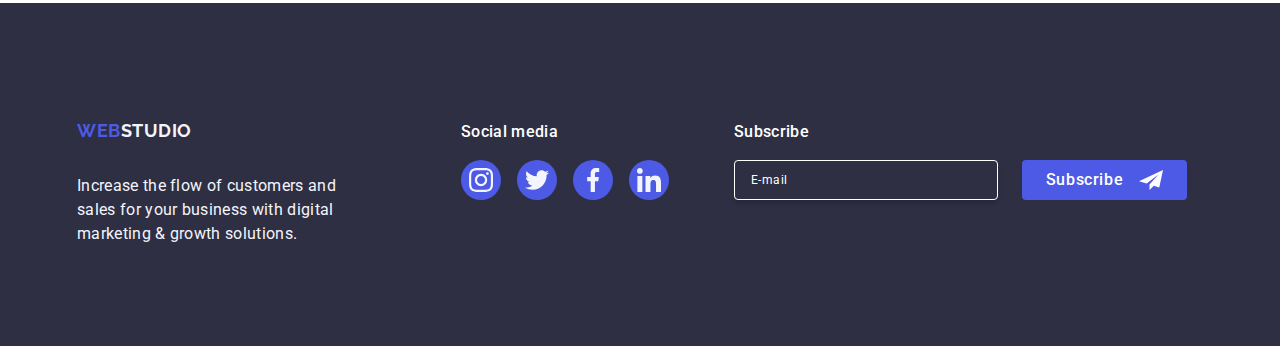
==== commit 7e17f5fd: "problem with srcset" ====
--- a/index.html
+++ b/index.html
@@ -124,9 +124,11 @@
               <img
                 src="./images/img.jpg"
                 alt="photo Mark"
+                srcset="./img.mar"
                 width="264"
                 height="260"
               />
+ 
               <div class="custom-sub-paragh">
                 <h3 class="section-custom-header">Mark Guerrero</h3>
                 <p class="custom-paragraph">Product Designer</p>
@@ -162,10 +164,12 @@
                 </ul>
               </div>
             </li>
+
             <li class="custom-item">
               <img
                 src="./images/img2.jpg"
                 alt="photo Tom"
+                srcset=""
                 width="264"
                 height="260"
               />
@@ -204,10 +208,12 @@
                 </ul>
               </div>
             </li>
+
             <li class="custom-item">
               <img
                 src="./images/img3.jpg"
                 alt="photo Camila"
+                srcset=""
                 width="264"
                 height="260"
               />
@@ -246,10 +252,12 @@
                 </ul>
               </div>
             </li>
+
             <li class="custom-item">
               <img
                 src="./images/img4.jpg"
                 alt="photo Daniel"
+                srcset=""
                 width="264"
                 height="260"
               />
@@ -298,12 +306,18 @@
           <ul class="section-portfolio-menu">
             <li class="section-portfolio-item">
               <div class="image-wrapper">
-              <img
+              <!-- <img
                 src="./images/bank-app-new.jpg"
                 alt="screenshot aplication"
                 width="360"
                 height="300"
-              />
+              /> -->
+              <picture>
+                <source media="(max-width: 767px)" srcset="./images">
+                <source media="(min-width: 768px) and (max-width: 1157px)" srcset="./images/tab@1x.jpg 1x, ./images/tab@2x.jpg 2x">
+                <source media="(min-width: 1158px)" srcset="./images/desk@1x.jpg 1x, ./images/desk@2x.jpg 2x">
+              <img src="./images/bank-app.mob.2x-min.jpg" alt="screenshot aplication" width="360" height="300" class="image-wrapper">
+          </picture>
               <p class="text-wrapper">14 Stylish and User-Friendly App Design Concepts · Task Manager App · Calorie Tracker App · Exotic Fruit Ecommerce App · Cloud Storage App</p>
               </div>
               <div class="custom-text-portfolio">
@@ -311,14 +325,21 @@
                 <p class="custom-paragrph">App</p>
               </div>
             </li>
+
             <li class="section-portfolio-item">
               <div class="image-wrapper">
-              <img
+              <!-- <img
                 src="./images/img-payment.jpg"
                 alt="payment transaction"
                 width="360"
                 height="300"
-              />
+              /> -->
+              <picture>
+                <source media="(max-width: 767px)" srcset="./images">
+                <source media="(min-width: 768px) and (max-width: 1157px)" srcset="./images/tab@1x.jpg 1x, ./images/tab@2x.jpg 2x">
+                <source media="(min-width: 1158px)" srcset="./images/desk@1x.jpg 1x, ./images/desk@2x.jpg 2x">
+              <img src="./images/payment.mob.1x-min.jpg" alt="payment transaction" width="360" height="300" class="image-wrapper">
+          </picture>
               <p class="text-wrapper">14 Stylish and User-Friendly App Design Concepts · Task Manager App · Calorie Tracker App · Exotic Fruit Ecommerce App · Cloud Storage App</p>
             </div>
               <div class="custom-text-portfolio">
@@ -326,14 +347,21 @@
                 <p class="custom-paragrph">Marketing</p>
               </div>
             </li>
+
             <li class="section-portfolio-item">
               <div class="image-wrapper">
-              <img
+              <!-- <img
                 src="./images/photo-medition.jpg"
                 alt="phone and mac"
                 width="360"
                 height="300"
-              />
+              /> -->
+              <picture>
+                <source media="(max-width: 767px)" srcset="./images">
+                <source media="(min-width: 768px) and (max-width: 1157px)" srcset="./images/tab@1x.jpg 1x, ./images/tab@2x.jpg 2x">
+                <source media="(min-width: 1158px)" srcset="./images/desk@1x.jpg 1x, ./images/desk@2x.jpg 2x">
+              <img src="./images/payment.mob.1x-min.jpg" alt="phone and mac" width="360" height="300" class="image-wrapper">
+          </picture>
               <p class="text-wrapper">14 Stylish and User-Friendly App Design Concepts · Task Manager App · Calorie Tracker App · Exotic Fruit Ecommerce App · Cloud Storage App</p>
             </div>
               <div class="custom-text-portfolio">
@@ -341,14 +369,21 @@
                 <p class="custom-paragrph">App</p>
               </div>
             </li>
+
             <li class="section-portfolio-item">
               <div class="image-wrapper">
-              <img
+              <!-- <img
                 src="./images/driver-new.jpg"
                 alt="black car"
                 width="360"
                 height="300"
-              />
+              /> -->
+              <picture>
+                <source media="(max-width: 767px)" srcset="./images">
+                <source media="(min-width: 768px) and (max-width: 1157px)" srcset="./images/tab@1x.jpg 1x, ./images/tab@2x.jpg 2x">
+                <source media="(min-width: 1158px)" srcset="./images/desk@1x.jpg 1x, ./images/desk@2x.jpg 2x">
+              <img src="./images/driver.mob.1x-min.jpg" alt="black car" width="360" height="300" class="image-wrapper">
+          </picture>
               <p class="text-wrapper">14 Stylish and User-Friendly App Design Concepts · Task Manager App · Calorie Tracker App · Exotic Fruit Ecommerce App · Cloud Storage App</p>
               </div>
               <div class="custom-text-portfolio">
@@ -358,12 +393,18 @@
             </li>
             <li class="section-portfolio-item">
               <div class="image-wrapper">
-              <img
+              <!-- <img
                 src="./images/illustration-phone.jpg"
                 alt="phone wallpaper"
                 width="360"
                 height="300"
-              />
+              /> -->
+              <picture>
+                <source media="(max-width: 767px)" srcset="./images">
+                <source media="(min-width: 768px) and (max-width: 1157px)" srcset="./images/tab@1x.jpg 1x, ./images/tab@2x.jpg 2x">
+                <source media="(min-width: 1158px)" srcset="./images/desk@1x.jpg 1x, ./images/desk@2x.jpg 2x">
+              <img src="./images/illustra.mobl.1x-min.jpg" alt="phone wallpaper" width="360" height="300" class="image-wrapper">
+          </picture>
               <p class="text-wrapper">14 Stylish and User-Friendly App Design Concepts · Task Manager App · Calorie Tracker App · Exotic Fruit Ecommerce App · Cloud Storage App</p>
               </div>
               <div class="custom-text-portfolio">
@@ -373,12 +414,18 @@
             </li>
             <li class="section-portfolio-item">
               <div class="image-wrapper">
-              <img
+              <!-- <img
                 src="./images/girl.jpg"
                 alt="happy women"
                 width="360"
                 height="300"
-              />
+              /> -->
+              <picture>
+                <source media="(max-width: 767px)" srcset="">
+                <source media="(min-width: 768px) and (max-width: 1157px)" srcset="./images/tab@1x.jpg 1x, ./images/tab@2x.jpg 2x">
+                <source media="(min-width: 1158px)" srcset="./images/desk@1x.jpg 1x, ./images/desk@2x.jpg 2x">
+              <img src="./images/girl.mob.1x-min.jpg" alt="happy women" width="360" height="300" class="image-wrapper">
+          </picture>
               <p class="text-wrapper">14 Stylish and User-Friendly App Design Concepts · Task Manager App · Calorie Tracker App · Exotic Fruit Ecommerce App · Cloud Storage App</p>
               </div>
               <div class="custom-text-portfolio">
--- a/css/styles.css
+++ b/css/styles.css
@@ -172,6 +172,41 @@
         max-width: 1440px;
         margin: auto;
 }
+
+
+.main{background-image: 
+        linear-gradient(rgba(46, 47, 66, 0.7), rgba(46, 47, 66, 0.7)),
+        url(./people-office.mobile@1x.jpg);}
+@media screen and (min-device-pixel-ratio: 2), (min-resolution: 192dpi) {
+    .main{background-image: 
+        linear-gradient(rgba(46, 47, 66, 0.7), rgba(46, 47, 66, 0.7)),
+        url(./people-office-mobile@2x.jpg);}
+}
+
+
+@media screen and (min-width: 768px) {
+    .main{background-image: 
+        linear-gradient(rgba(46, 47, 66, 0.7), rgba(46, 47, 66, 0.7)),
+        url(./people-office.tablet.1x-min.jpg);}
+}
+@media screen and (min-device-pixel-ratio: 2) and (min-width: 768px), (min-resolution: 192dpi) and (min-width: 768px) {
+    .main{background-image: 
+        linear-gradient(rgba(46, 47, 66, 0.7), rgba(46, 47, 66, 0.7)),
+        url(./people-office.tablet.2x-min.jpg);}
+}
+
+
+@media screen and (min-width: 1158px) {
+    .main{background-image: 
+        linear-gradient(rgba(46, 47, 66, 0.7), rgba(46, 47, 66, 0.7)),
+        url(./people-office.desktop@1x-min.jpg);}
+}
+@media screen and (min-device-pixel-ratio: 2) and (min-width: 1158px), (min-resolution: 192dpi) and (min-width: 1158px) {
+    .main{background-image: 
+        linear-gradient(rgba(46, 47, 66, 0.7), rgba(46, 47, 66, 0.7)),
+        url(./people-office.desktop@2x-min.jpg)};
+}
+
 
 .header-section {
         max-width: 216px;
@@ -967,11 +1002,10 @@
 @media screen and (min-width: 768px) {
         .container{
              max-width: 768px;
-             width: 736px;
              padding-left: 16px;
              padding-right: 16px;
-     
         } 
+
         .box-section {
              display: none;   
         }   
@@ -1143,8 +1177,7 @@
         .section-container-text {
                 display: flex;
                 gap: 24px; 
-                 flex-direction: row; 
-                 flex-wrap: wrap;
+                flex-direction: row;
         
         }
         .section-title-first {
@@ -1156,11 +1189,7 @@
                 letter-spacing: 0.02em;
                 color: #2e2f42;
         }
-        
-        .list-section-item {
-                 width: calc((100% - 72px) / 4);  
-                
-        }
+      
         .box-section {
                 display: flex;
                 align-items: center;
@@ -1173,7 +1202,8 @@
                 border-radius: 4px;
                 margin-bottom: 8px;
                 border: 1px solid #8e8f99; 
-                position: relative;   
+                position: relative;
+  
         }
         .title-address {
                 display: block; 
@@ -1183,7 +1213,8 @@
         }
         
         .header-menu-nav {
-                display: block; 
+                display: flex;
+                display: block;  
                 flex-direction: row;
                 align-items: center;
                 gap: 40px;
@@ -1217,18 +1248,13 @@
                 padding: 120px 0;
                 margin: 0 auto;
         }
-        .section-container-text {
-                display: flex;
-                 gap: 24px; 
-        }
         .list-section-item {
-                 width: calc((100% - 72px) / 4); 
-                width: 100%;
+                width: calc((100% - 72px) / 4); 
         }
         .custom-list {
                 display: flex;
                 flex-wrap: nowrap;
-                gap: 72px;
+                gap: 24px;
                 border-radius: 0px 0px 4px 4px;
                 align-items: center;
         }
@@ -1243,8 +1269,9 @@
         }
         .icons-list{
                 display: flex;
-               
                 justify-content: center;
+                justify-content: center;
+                flex-direction: row;
                 gap: 24px;
                 margin-top: 8px;
               }
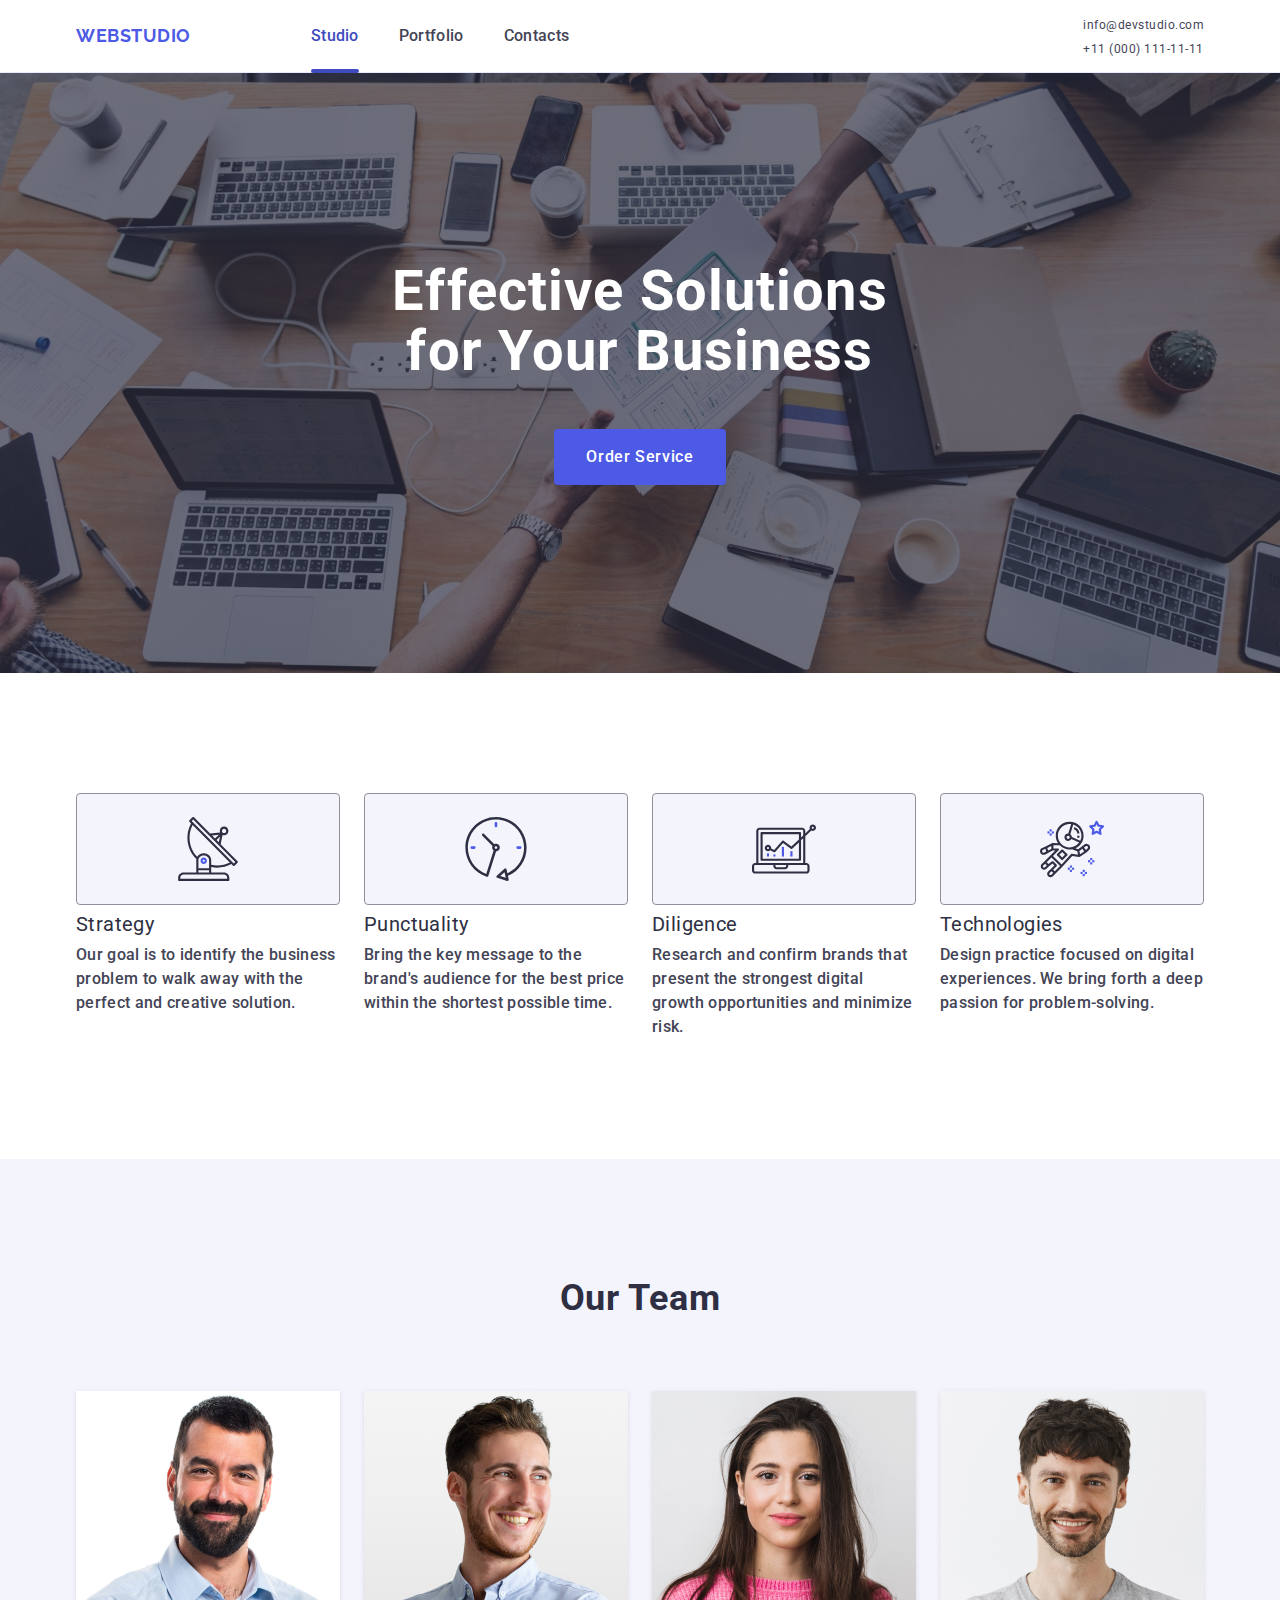
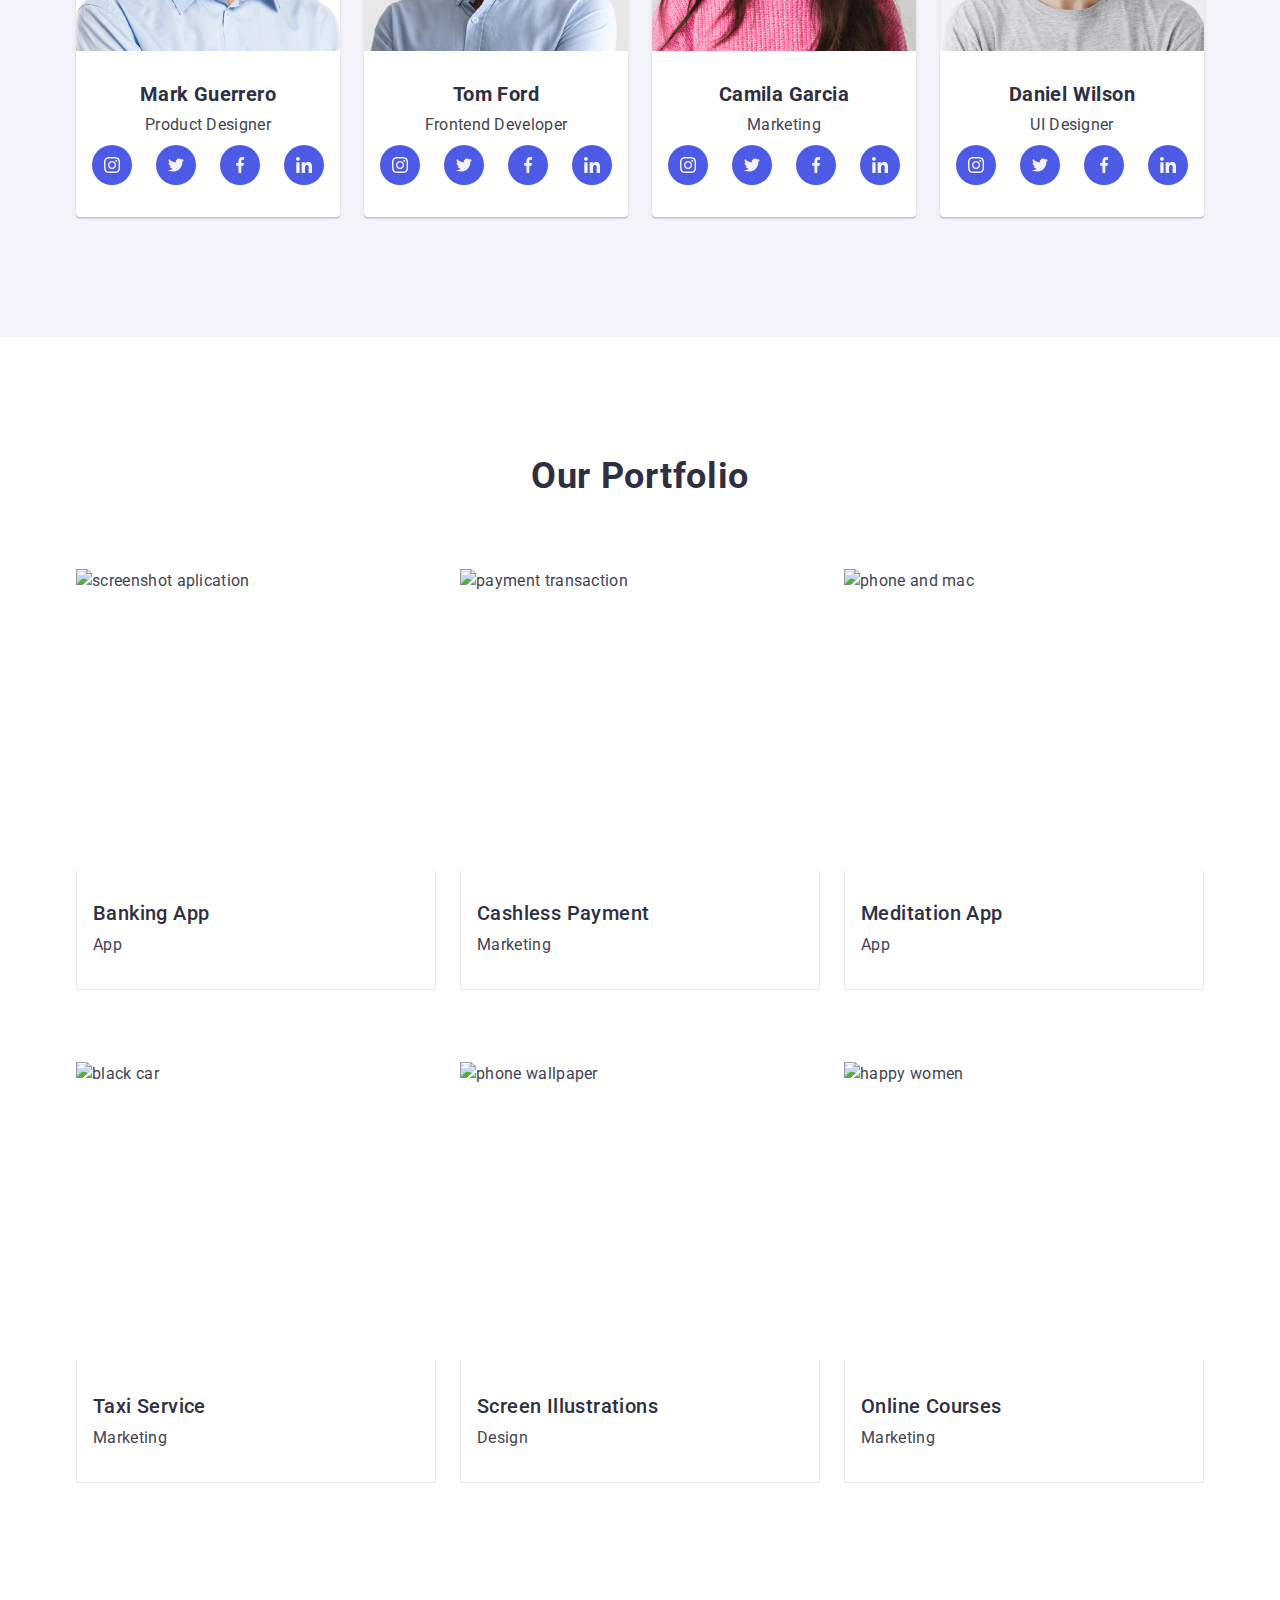
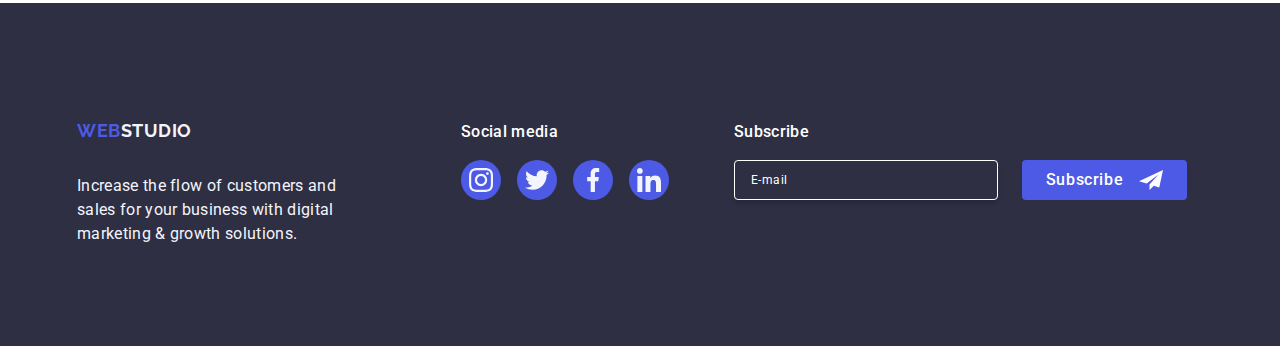
==== commit b026f380: "srcset problem" ====
--- a/index.html
+++ b/index.html
@@ -124,7 +124,7 @@
               <img
                 src="./images/img.jpg"
                 alt="photo Mark"
-                srcset="./img.mar"
+                srcset=""
                 width="264"
                 height="260"
               />
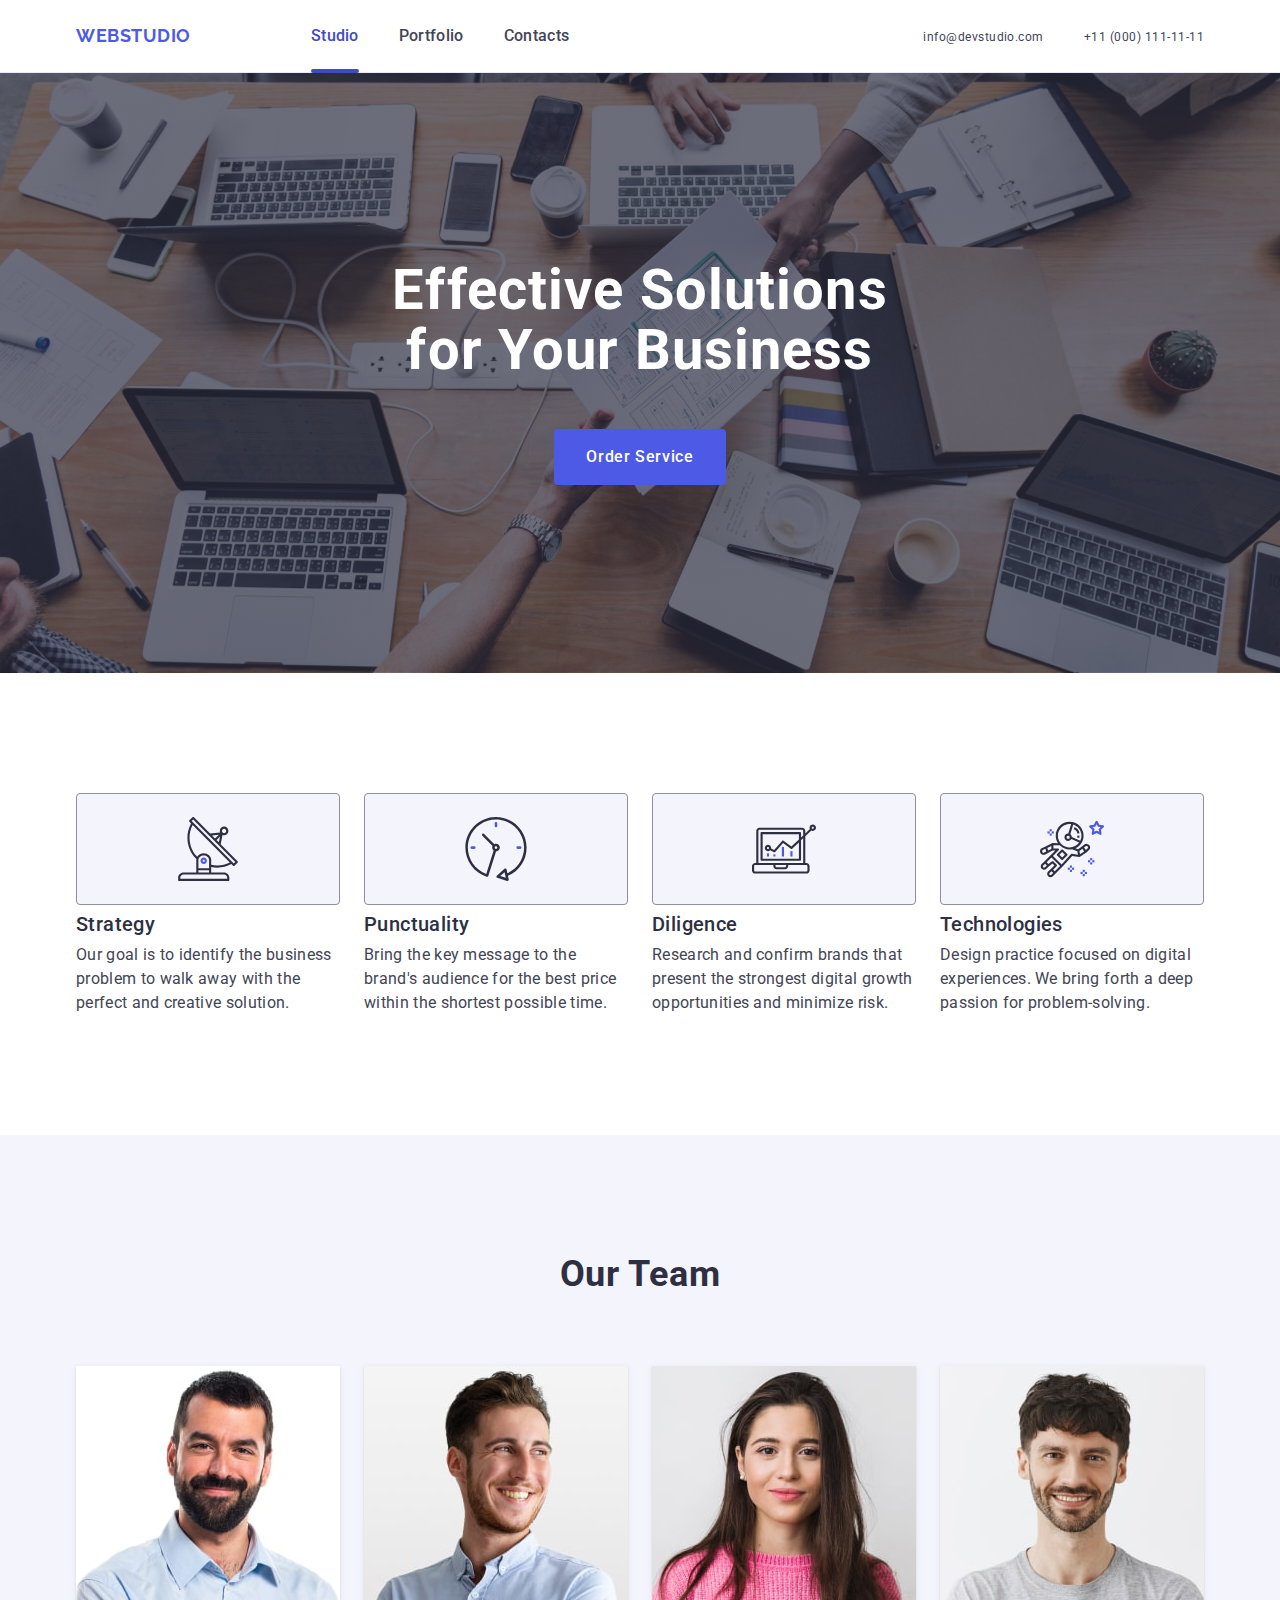
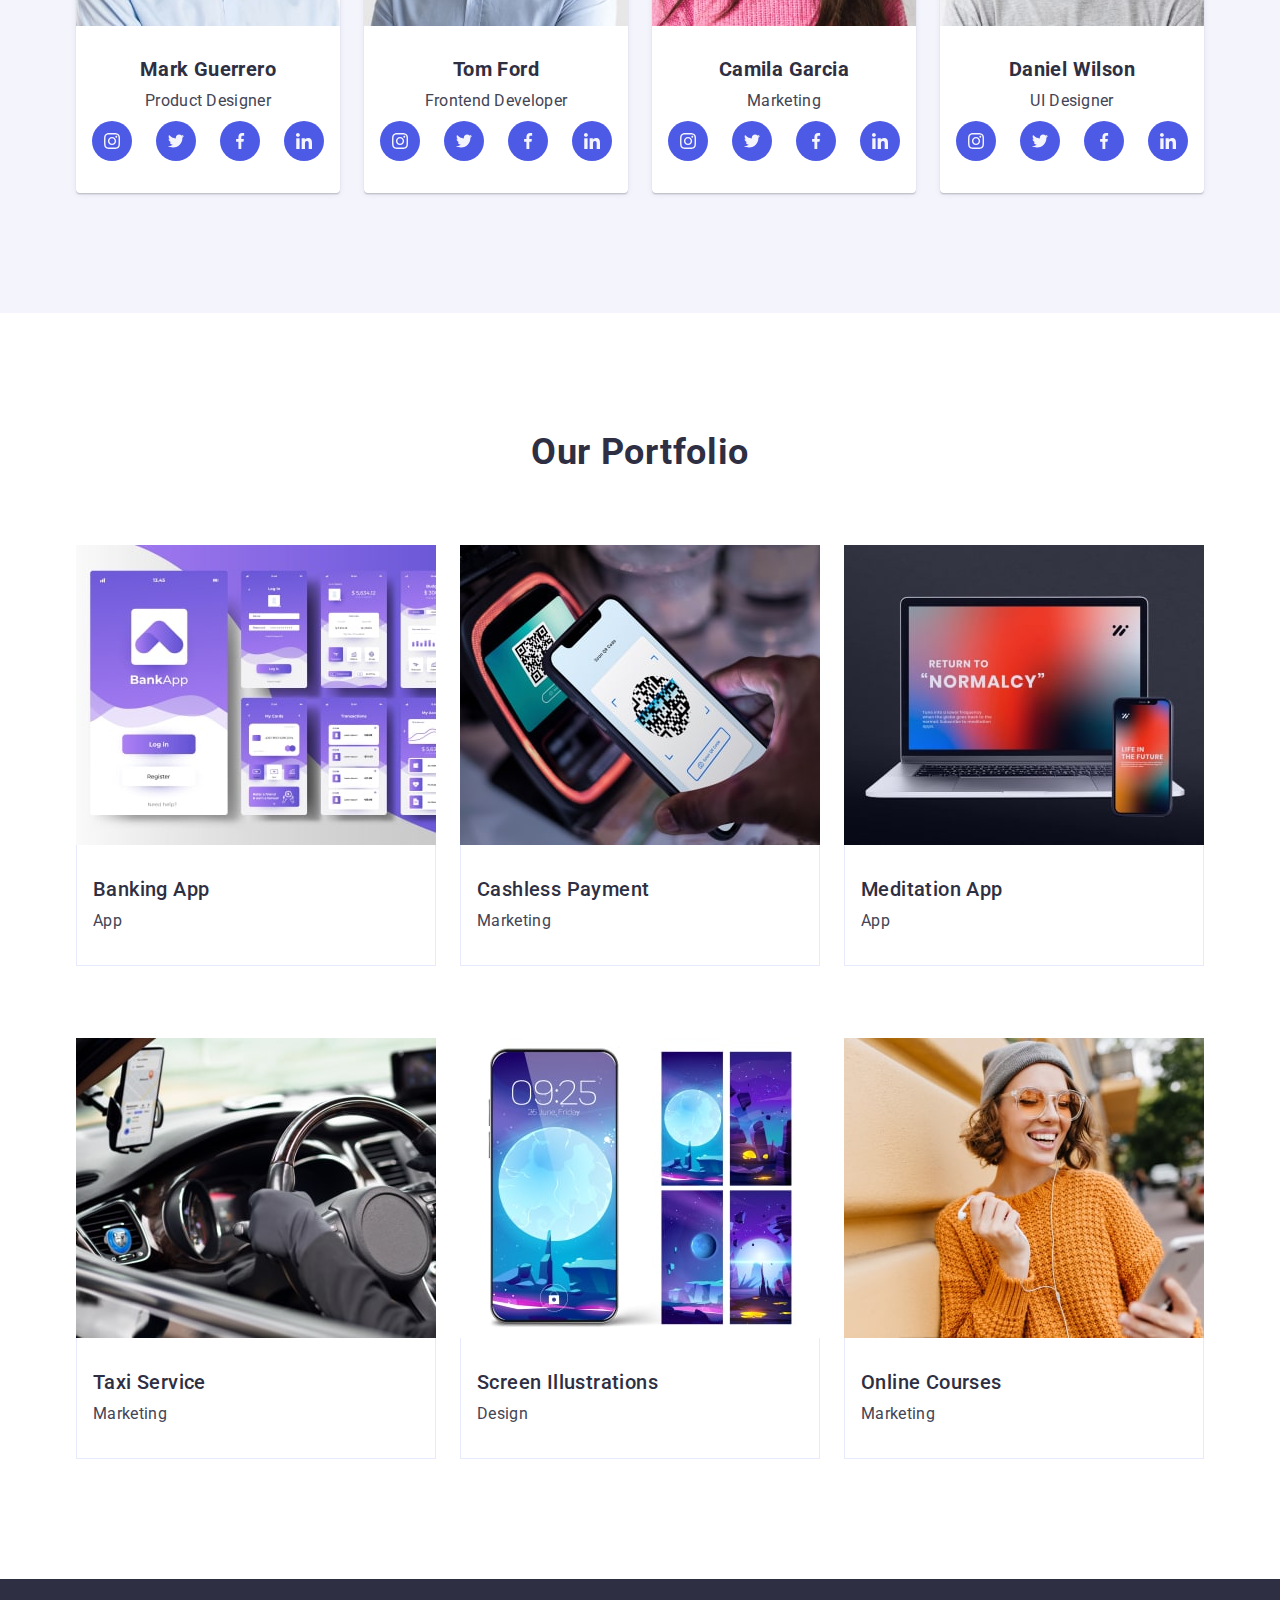
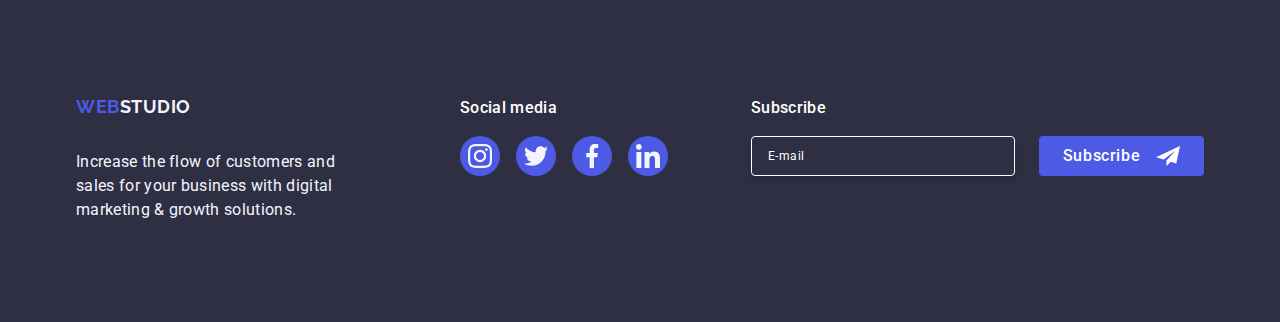
==== commit ad1b09ec: "after all correct" ====
--- a/index.html
+++ b/index.html
@@ -122,9 +122,10 @@
           <ul class="custom-list">
             <li class="custom-item">
               <img
-                src="./images/img.jpg"
+                src="./images/img.mark.1x-min.jpg"
                 alt="photo Mark"
-                srcset=""
+                srcset="./images/img.mark.1x-min.jpg 1x,
+                       ./images/img.mark.2x-min.jpg 2x"   
                 width="264"
                 height="260"
               />
@@ -167,9 +168,10 @@
 
             <li class="custom-item">
               <img
-                src="./images/img2.jpg"
+                src="./images/tom.1x-min.jpg"
                 alt="photo Tom"
-                srcset=""
+                srcset="./images/tom.1x-min.jpg 1x,
+                        ./images/img.tom.2x-min.jpg 2x"
                 width="264"
                 height="260"
               />
@@ -211,9 +213,10 @@
 
             <li class="custom-item">
               <img
-                src="./images/img3.jpg"
+                src="./images/img.camila.1x-min.jpg"
                 alt="photo Camila"
-                srcset=""
+                srcset="./images/img.camila.1x-min.jpg 1x,
+                       ./images/img.camila.2x-min.jpg 2x"
                 width="264"
                 height="260"
               />
@@ -255,9 +258,10 @@
 
             <li class="custom-item">
               <img
-                src="./images/img4.jpg"
+                src="./images/img.daniel.1x-min.jpg"
                 alt="photo Daniel"
-                srcset=""
+                srcset="./images/img.daniel.1x-min.jpg 1x,
+                       ./images/img.daniel.2x-min.jpg 2x"
                 width="264"
                 height="260"
               />
@@ -306,17 +310,17 @@
           <ul class="section-portfolio-menu">
             <li class="section-portfolio-item">
               <div class="image-wrapper">
-              <!-- <img
-                src="./images/bank-app-new.jpg"
-                alt="screenshot aplication"
-                width="360"
-                height="300"
-              /> -->
               <picture>
-                <source media="(max-width: 767px)" srcset="./images">
-                <source media="(min-width: 768px) and (max-width: 1157px)" srcset="./images/tab@1x.jpg 1x, ./images/tab@2x.jpg 2x">
-                <source media="(min-width: 1158px)" srcset="./images/desk@1x.jpg 1x, ./images/desk@2x.jpg 2x">
-              <img src="./images/bank-app.mob.2x-min.jpg" alt="screenshot aplication" width="360" height="300" class="image-wrapper">
+                <source media="(max-width: 767px)" 
+                srcset="./images/bank-app.mob.1x-min.jpg 1x, ./images/bank-app.mob.2x-min.jpg 2x">
+
+                <source media="(min-width: 768px) and (max-width: 1157px)" 
+                srcset="./images/bank-app.tabl.1x-min.jpg 1x, ./images/bank-app.tabl.2x-min.jpg 2x">
+
+                <source media="(min-width: 1158px)"
+                 srcset="./images/bank-app.deskt.1x-min.jpg 1x, ./images/bank-app.deskt.2x-min.jpg 2x">
+
+              <img src="./images/bank-app.mob.1x-min.jpg" alt="screenshot aplication" width="360" height="300" class="image-wrapper">
           </picture>
               <p class="text-wrapper">14 Stylish and User-Friendly App Design Concepts · Task Manager App · Calorie Tracker App · Exotic Fruit Ecommerce App · Cloud Storage App</p>
               </div>
@@ -328,16 +332,16 @@
 
             <li class="section-portfolio-item">
               <div class="image-wrapper">
-              <!-- <img
-                src="./images/img-payment.jpg"
-                alt="payment transaction"
-                width="360"
-                height="300"
-              /> -->
               <picture>
-                <source media="(max-width: 767px)" srcset="./images">
-                <source media="(min-width: 768px) and (max-width: 1157px)" srcset="./images/tab@1x.jpg 1x, ./images/tab@2x.jpg 2x">
-                <source media="(min-width: 1158px)" srcset="./images/desk@1x.jpg 1x, ./images/desk@2x.jpg 2x">
+                <source media="(max-width: 767px)"
+                 srcset="./images/payment.mob.1x-min.jpg 1x, ./images/payment.mob.2x-min.jpg 2x">
+
+                <source media="(min-width: 768px) and (max-width: 1157px)" 
+                srcset="./images/payment.tabl.1x-min.jpg 1x, ./images/payment.tabl.2x-min.jpg 2x">
+
+                <source media="(min-width: 1158px)" 
+                srcset="./images/payment.deskt.1x-min.jpg 1x, ./images/payment.deskt.2x-min.jpg 2x">
+
               <img src="./images/payment.mob.1x-min.jpg" alt="payment transaction" width="360" height="300" class="image-wrapper">
           </picture>
               <p class="text-wrapper">14 Stylish and User-Friendly App Design Concepts · Task Manager App · Calorie Tracker App · Exotic Fruit Ecommerce App · Cloud Storage App</p>
@@ -350,17 +354,17 @@
 
             <li class="section-portfolio-item">
               <div class="image-wrapper">
-              <!-- <img
-                src="./images/photo-medition.jpg"
-                alt="phone and mac"
-                width="360"
-                height="300"
-              /> -->
               <picture>
-                <source media="(max-width: 767px)" srcset="./images">
-                <source media="(min-width: 768px) and (max-width: 1157px)" srcset="./images/tab@1x.jpg 1x, ./images/tab@2x.jpg 2x">
-                <source media="(min-width: 1158px)" srcset="./images/desk@1x.jpg 1x, ./images/desk@2x.jpg 2x">
-              <img src="./images/payment.mob.1x-min.jpg" alt="phone and mac" width="360" height="300" class="image-wrapper">
+                <source media="(max-width: 767px)" 
+                srcset="./images/medition.mob.1x-min.jpg 1x, ./images/medition.mob.2x-min.jpg 2x">
+
+                <source media="(min-width: 768px) and (max-width: 1157px)" 
+                srcset="./images/medition.tabl.1x-min.jpg 1x, ./images/medition.tabl.2x-min.jpg 2x">
+
+                <source media="(min-width: 1158px)" 
+                srcset="./images/medition.deskt.1x-min.jpg 1x, ./images/medition.deskt.2x-min.jpg 2x">
+
+              <img src="./images/medition.mob.1x-min.jpg" alt="phone and mac" width="360" height="300" class="image-wrapper">
           </picture>
               <p class="text-wrapper">14 Stylish and User-Friendly App Design Concepts · Task Manager App · Calorie Tracker App · Exotic Fruit Ecommerce App · Cloud Storage App</p>
             </div>
@@ -372,16 +376,16 @@
 
             <li class="section-portfolio-item">
               <div class="image-wrapper">
-              <!-- <img
-                src="./images/driver-new.jpg"
-                alt="black car"
-                width="360"
-                height="300"
-              /> -->
               <picture>
-                <source media="(max-width: 767px)" srcset="./images">
-                <source media="(min-width: 768px) and (max-width: 1157px)" srcset="./images/tab@1x.jpg 1x, ./images/tab@2x.jpg 2x">
-                <source media="(min-width: 1158px)" srcset="./images/desk@1x.jpg 1x, ./images/desk@2x.jpg 2x">
+                <source media="(max-width: 767px)" 
+                srcset="./images/driver.mob.1x-min.jpg 1x, ./images/driver.mob.2x-min.jpg 2x">
+
+                <source media="(min-width: 768px) and (max-width: 1157px)" 
+                srcset="/images/driver.tabl.1x-min.jpg 1x, /images/driver.tabl.2x-min.jpg 2x">
+
+                <source media="(min-width: 1158px)" 
+                srcset="/images/driver.deskt.1x-min.jpg 1x, /images/driver.deskt.2x-min.jpg 2x">
+
               <img src="./images/driver.mob.1x-min.jpg" alt="black car" width="360" height="300" class="image-wrapper">
           </picture>
               <p class="text-wrapper">14 Stylish and User-Friendly App Design Concepts · Task Manager App · Calorie Tracker App · Exotic Fruit Ecommerce App · Cloud Storage App</p>
@@ -393,16 +397,15 @@
             </li>
             <li class="section-portfolio-item">
               <div class="image-wrapper">
-              <!-- <img
-                src="./images/illustration-phone.jpg"
-                alt="phone wallpaper"
-                width="360"
-                height="300"
-              /> -->
               <picture>
-                <source media="(max-width: 767px)" srcset="./images">
-                <source media="(min-width: 768px) and (max-width: 1157px)" srcset="./images/tab@1x.jpg 1x, ./images/tab@2x.jpg 2x">
-                <source media="(min-width: 1158px)" srcset="./images/desk@1x.jpg 1x, ./images/desk@2x.jpg 2x">
+                <source media="(max-width: 767px)"
+                 srcset="./images/illustra.mobl.1x-min.jpg 1x, ./images/illustra.mobl.2x-min.jpg 2x,">
+
+                <source media="(min-width: 768px) and (max-width: 1157px)" 
+                srcset="./images/illustra.tabl.1x-min.jpg 1x, ./images/illustra.tabl.2x-min.jpg 2x,">
+
+                <source media="(min-width: 1158px)" 
+                srcset="./images/illustra.deskt.1x-min.jpg 1x, ./images/illustra.deskt.2x-min.jpg 2x,">
               <img src="./images/illustra.mobl.1x-min.jpg" alt="phone wallpaper" width="360" height="300" class="image-wrapper">
           </picture>
               <p class="text-wrapper">14 Stylish and User-Friendly App Design Concepts · Task Manager App · Calorie Tracker App · Exotic Fruit Ecommerce App · Cloud Storage App</p>
@@ -414,16 +417,16 @@
             </li>
             <li class="section-portfolio-item">
               <div class="image-wrapper">
-              <!-- <img
-                src="./images/girl.jpg"
-                alt="happy women"
-                width="360"
-                height="300"
-              /> -->
               <picture>
-                <source media="(max-width: 767px)" srcset="">
-                <source media="(min-width: 768px) and (max-width: 1157px)" srcset="./images/tab@1x.jpg 1x, ./images/tab@2x.jpg 2x">
-                <source media="(min-width: 1158px)" srcset="./images/desk@1x.jpg 1x, ./images/desk@2x.jpg 2x">
+                <source media="(max-width: 767px)" 
+                srcset="./images/girl.mob.1x-min.jpg 1x, ./images/girl.mob.2x-min.jpg">
+
+                <source media="(min-width: 768px) and (max-width: 1157px)" 
+                srcset="./images/girl.tabl.1x-min.jpg 1x, ./images/girl.tabl.2x-min.jpg 2x">
+
+                <source media="(min-width: 1158px)" 
+                srcset="./images/girl.desk.1x-min.jpg 1x, ./images/girl.deskt.2x-min.jpg 2x">
+
               <img src="./images/girl.mob.1x-min.jpg" alt="happy women" width="360" height="300" class="image-wrapper">
           </picture>
               <p class="text-wrapper">14 Stylish and User-Friendly App Design Concepts · Task Manager App · Calorie Tracker App · Exotic Fruit Ecommerce App · Cloud Storage App</p>
--- a/css/styles.css
+++ b/css/styles.css
@@ -626,7 +626,6 @@
         min-width: 165px;
         height: 40px;
         background-color: #4D5AE5 ;
-        margin-right: 16px;
         display: flex;
         justify-content: center;
         align-items: center;
@@ -1018,9 +1017,10 @@
          display: block;
         }
         .header-menu-nav {
-         display: block; 
+         display: flex; 
          align-items: center;
-         gap: 40px;
+         gap: 12px;
+         flex-direction: column;
  }
         .logo{
          margin-right: 120px;
@@ -1060,9 +1060,6 @@
          }
          
          .contact-link {
-                 padding-top: 24px;
-                 padding-bottom: 24px;
-                 transition: color cubic-bezier(0.4, 0, 0.2, 1);
                  transition: color 250ms cubic-bezier(0.4, 0, 0.2, 1);
                  font-weight: 400;
                  font-size: 12px;
@@ -1084,14 +1081,7 @@
                 font-size: 56px;
                 margin-bottom: 36px;
                 max-width: 496px;
-                text-align: center;
-                margin: 0 auto;
-                font-weight: 700;
-                font-size: 36px;
-                line-height: 1.07;
-                letter-spacing: 0.02em;
-                text-align: center;
-                color: #fff;
+                margin: 0 auto 36px;
         }
         .list-section-item {
                 width: calc((100% - 24px) / 2);  
@@ -1101,7 +1091,7 @@
         flex-wrap: wrap;
        }
        .section-title-first-text{
-        font-weight: 500;
+        font-weight: 400;
         font-size: 16px;
         line-height: 1.5;
         letter-spacing: 0.02em;
@@ -1182,7 +1172,7 @@
         }
         .section-title-first {
                 margin-bottom: 8px;
-                font-weight: 400;  
+                font-weight: 500;  
                 font-size: 20px; 
                 line-height: 1.2; 
                 line-height: 1.1;
@@ -1213,19 +1203,21 @@
         }
         
         .header-menu-nav {
-                display: flex;
-                display: block;  
+                display: flex; 
                 flex-direction: row;
                 align-items: center;
                 gap: 40px;
         }
         .contact-link {
-                padding-top: 24px;
-                padding-bottom: 24px;
-                transition: color cubic-bezier(0.4, 0, 0.2, 1);
+                /* padding-top: 24px;
+                padding-bottom: 24px; */
                 transition: color 250ms cubic-bezier(0.4, 0, 0.2, 1);
-        }
-        
+                font-size: 16;
+        }
+        .container-section-portfolio{
+                padding-top: 120px;
+                padding-bottom: 120px;
+        }
         .contact-link:hover,
         .contact-link:focus {
                 color: #404bbf;
@@ -1235,14 +1227,7 @@
                 padding-bottom: 188px;
         }
         .header-section {
-                font-size: 56px;
                 margin-bottom: 48px;
-                font-weight: 700;
-                font-size: 56px;
-                line-height: 1.07143;
-                letter-spacing: 0.02em;
-                text-align: center;
-                color: #fff;
         }
         .section {
                 padding: 120px 0;
@@ -1258,7 +1243,10 @@
                 border-radius: 0px 0px 4px 4px;
                 align-items: center;
         }
-        
+        .custom-section{
+                padding-top: 120px;
+                padding-bottom: 120px;
+        }
         .custom-item {
                  width: calc((100% - 72px) / 4); 
         }
@@ -1284,7 +1272,7 @@
                 display: flex;
                 align-items: baseline; 
                 gap: 0;
-                padding: 0 16px;
+                padding: 0 15px;
         }
         .section-footer{
                  margin-right: 120px;
